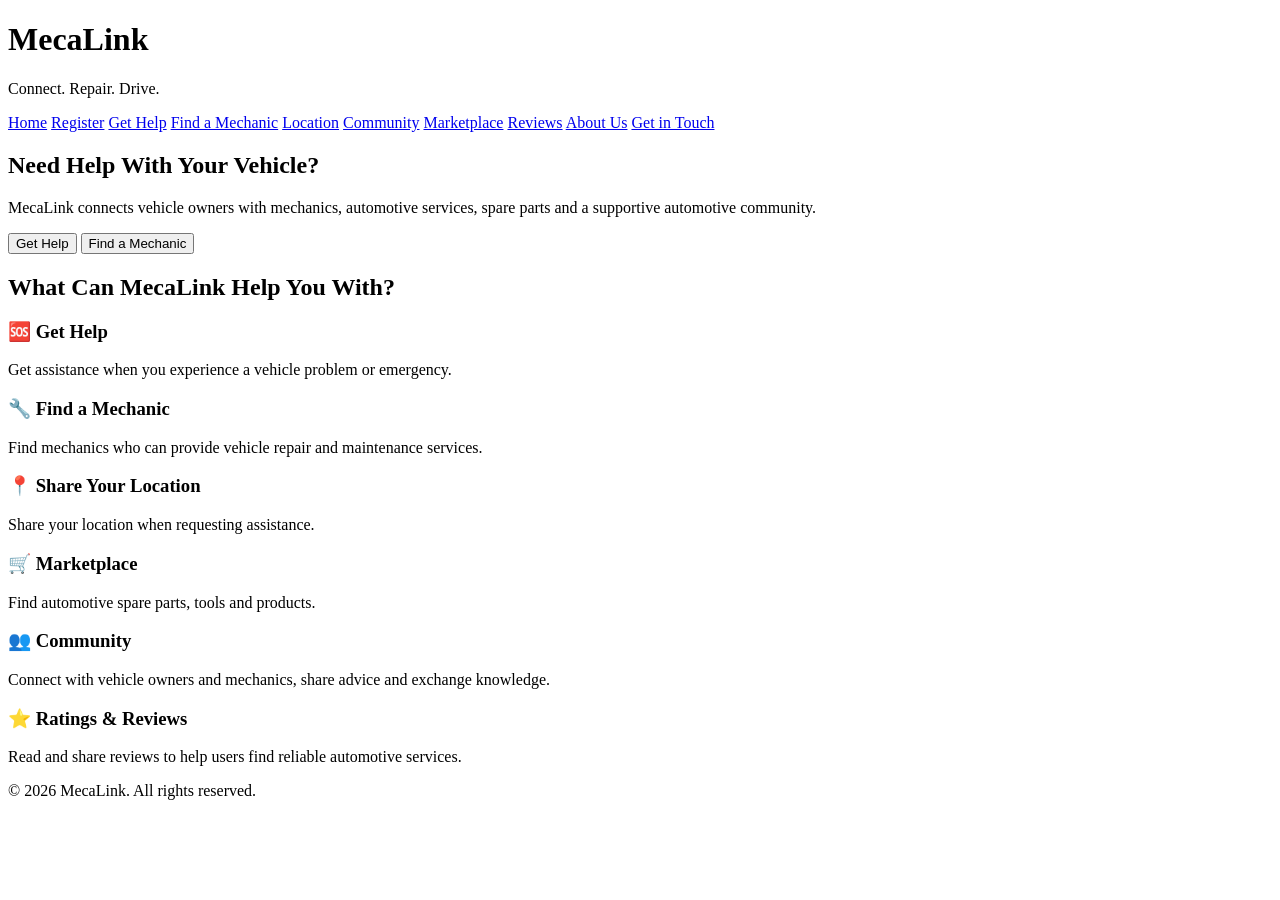
==== index.html @ fe6a42a2 "first upload" ====
<!DOCTYPE html>
<html lang="en">
<head>
    <meta charset="UTF-8">
    <meta name="viewport" content="width=device-width, initial-scale=1.0">
    <title>MecaLink - Home</title>
</head>

<body>

    <header>
        <h1>MecaLink</h1>
        <p>Connect. Repair. Drive.</p>

        <nav>
            <a href="index.html">Home</a>
            <a href="pages/registration.html">Register</a>
            <a href="pages/help.html">Get Help</a>
            <a href="pages/mechanics.html">Find a Mechanic</a>
            <a href="pages/location.html">Location</a>
            <a href="pages/community.html">Community</a>
            <a href="pages/marketplace.html">Marketplace</a>
            <a href="pages/ratings.html">Reviews</a>
            <a href="pages/about.html">About Us</a>
            <a href="pages/contact.html">Get in Touch</a>
        </nav>
    </header>

    <main>

        <section>
            <h2>Need Help With Your Vehicle?</h2>

            <p>
                MecaLink connects vehicle owners with mechanics,
                automotive services, spare parts and a supportive
                automotive community.
            </p>

            <button>Get Help</button>
            <button>Find a Mechanic</button>
        </section>

        <section>
            <h2>What Can MecaLink Help You With?</h2>

            <article>
                <h3>🆘 Get Help</h3>
                <p>
                    Get assistance when you experience a vehicle
                    problem or emergency.
                </p>
            </article>

            <article>
                <h3>🔧 Find a Mechanic</h3>
                <p>
                    Find mechanics who can provide vehicle
                    repair and maintenance services.
                </p>
            </article>

            <article>
                <h3>📍 Share Your Location</h3>
                <p>
                    Share your location when requesting assistance.
                </p>
            </article>

            <article>
                <h3>🛒 Marketplace</h3>
                <p>
                    Find automotive spare parts, tools and products.
                </p>
            </article>

            <article>
                <h3>👥 Community</h3>
                <p>
                    Connect with vehicle owners and mechanics,
                    share advice and exchange knowledge.
                </p>
            </article>

            <article>
                <h3>⭐ Ratings & Reviews</h3>
                <p>
                    Read and share reviews to help users find
                    reliable automotive services.
                </p>
            </article>

        </section>

    </main>

    <footer>
        <p>&copy; 2026 MecaLink. All rights reserved.</p>
    </footer>

</body>
</html>
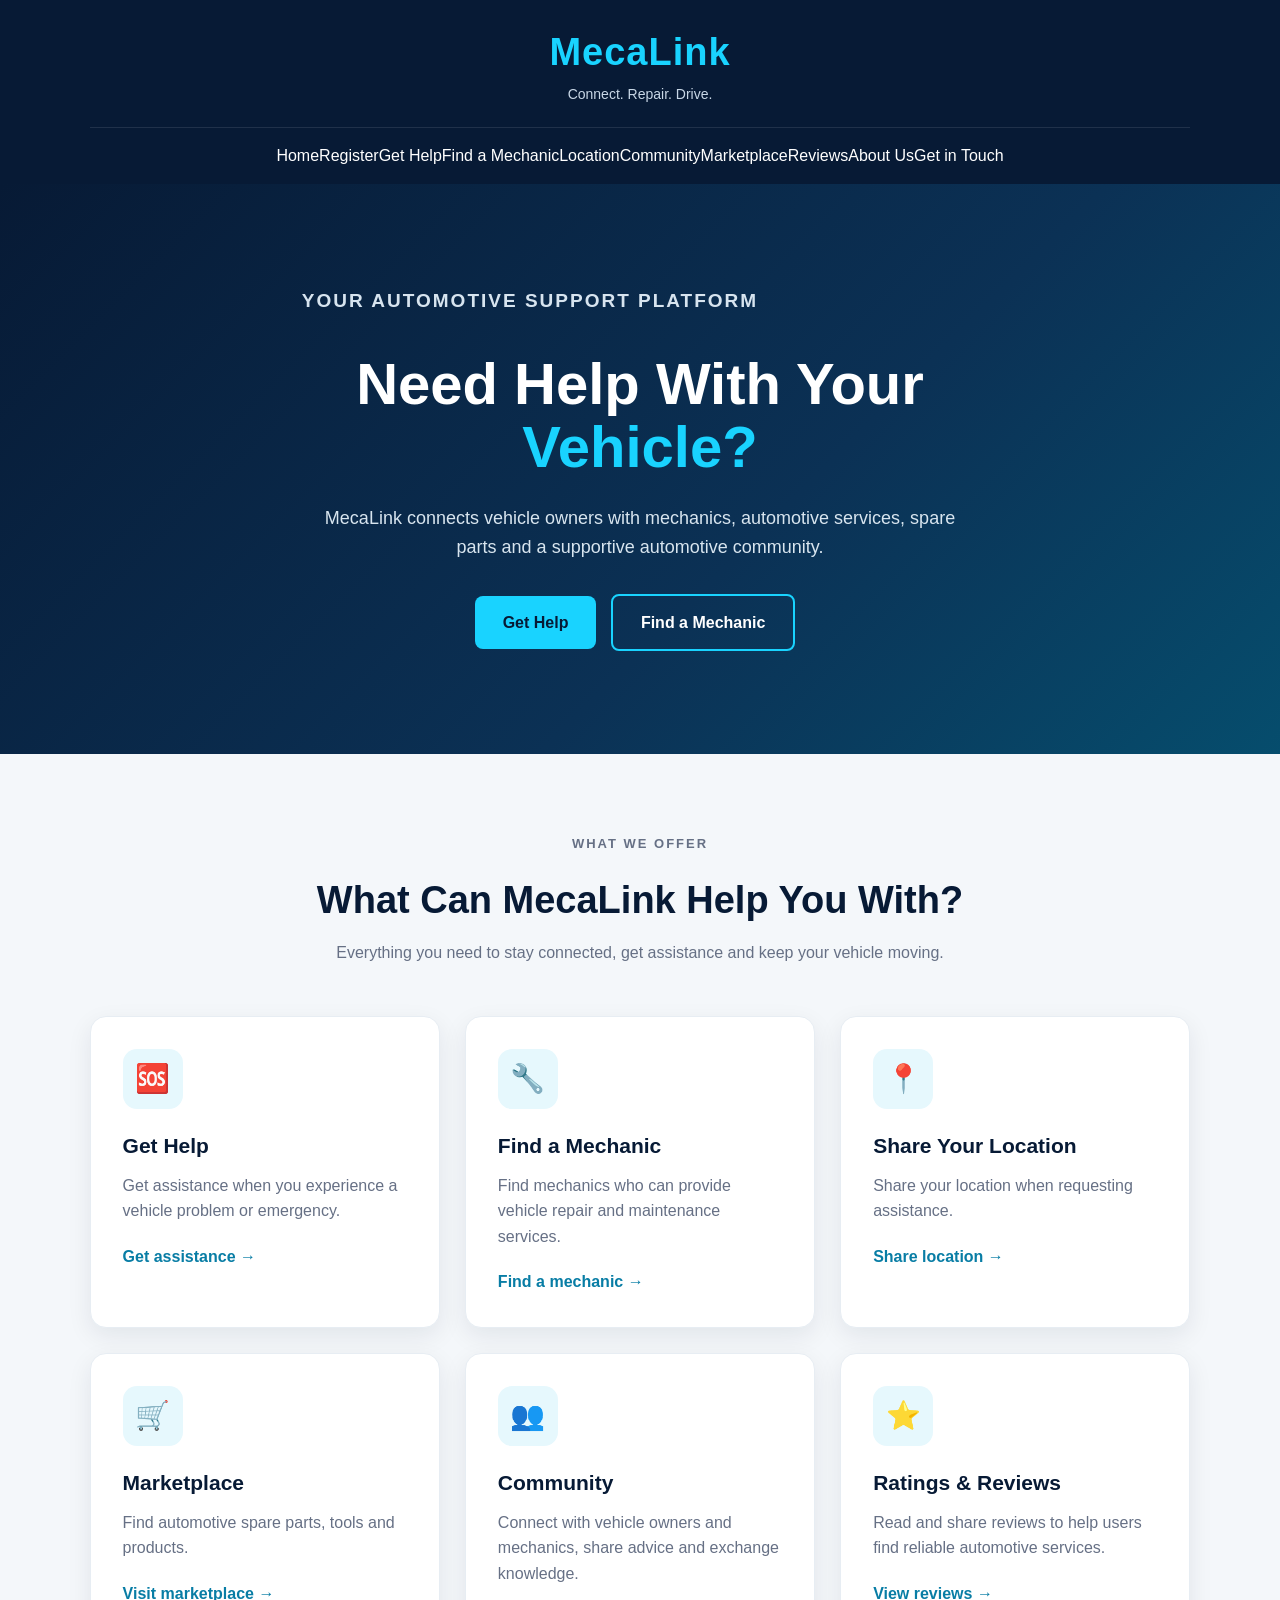
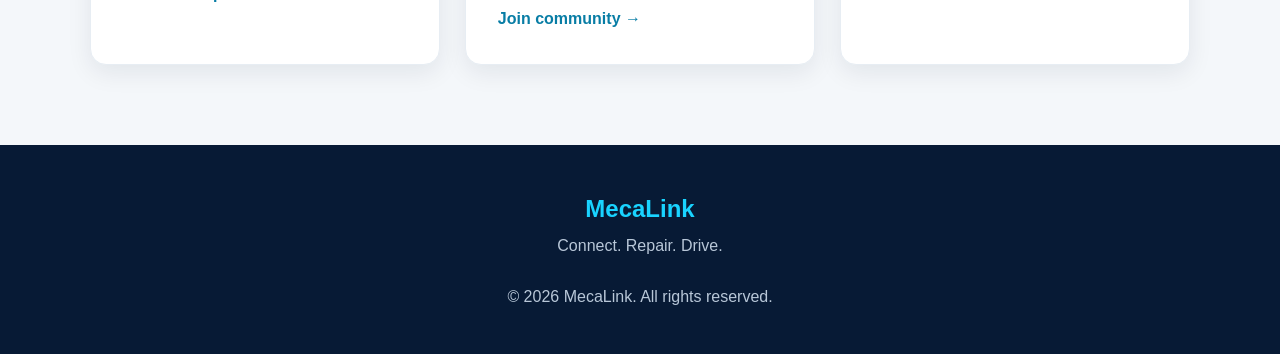
==== commit 60d45b1d: "Complete MecaLink website pages and styling" ====
--- a/index.html
+++ b/index.html
@@ -4,13 +4,17 @@
     <meta charset="UTF-8">
     <meta name="viewport" content="width=device-width, initial-scale=1.0">
     <title>MecaLink - Home</title>
+    <link rel="stylesheet" href="css/style.css">
 </head>
 
 <body>
 
-    <header>
-        <h1>MecaLink</h1>
-        <p>Connect. Repair. Drive.</p>
+    <header class="site-header">
+
+        <div class="brand">
+            <h1>MecaLink</h1>
+            <p>Connect. Repair. Drive.</p>
+        </div>
 
         <nav>
             <a href="index.html">Home</a>
@@ -24,78 +28,134 @@
             <a href="pages/about.html">About Us</a>
             <a href="pages/contact.html">Get in Touch</a>
         </nav>
+
     </header>
+
 
     <main>
 
-        <section>
-            <h2>Need Help With Your Vehicle?</h2>
+        <section class="hero">
 
-            <p>
-                MecaLink connects vehicle owners with mechanics,
-                automotive services, spare parts and a supportive
-                automotive community.
-            </p>
+            <div class="hero-content">
 
-            <button>Get Help</button>
-            <button>Find a Mechanic</button>
+                <p class="hero-label">YOUR AUTOMOTIVE SUPPORT PLATFORM</p>
+
+                <h2>Need Help With Your <span>Vehicle?</span></h2>
+
+                <p>
+                    MecaLink connects vehicle owners with mechanics,
+                    automotive services, spare parts and a supportive
+                    automotive community.
+                </p>
+
+                <div class="hero-buttons">
+                    <a href="pages/help.html" class="btn btn-primary">
+                        Get Help
+                    </a>
+
+                    <a href="pages/mechanics.html" class="btn btn-secondary">
+                        Find a Mechanic
+                    </a>
+                </div>
+
+            </div>
+
         </section>
 
-        <section>
-            <h2>What Can MecaLink Help You With?</h2>
 
-            <article>
-                <h3>🆘 Get Help</h3>
+        <section class="services-section">
+
+            <div class="section-title">
+                <p class="section-label">WHAT WE OFFER</p>
+                <h2>What Can MecaLink Help You With?</h2>
                 <p>
-                    Get assistance when you experience a vehicle
-                    problem or emergency.
+                    Everything you need to stay connected, get assistance
+                    and keep your vehicle moving.
                 </p>
-            </article>
+            </div>
 
-            <article>
-                <h3>🔧 Find a Mechanic</h3>
-                <p>
-                    Find mechanics who can provide vehicle
-                    repair and maintenance services.
-                </p>
-            </article>
 
-            <article>
-                <h3>📍 Share Your Location</h3>
-                <p>
-                    Share your location when requesting assistance.
-                </p>
-            </article>
+            <div class="services">
 
-            <article>
-                <h3>🛒 Marketplace</h3>
-                <p>
-                    Find automotive spare parts, tools and products.
-                </p>
-            </article>
+                <article class="card">
+                    <div class="card-icon">🆘</div>
+                    <h3>Get Help</h3>
+                    <p>
+                        Get assistance when you experience a vehicle
+                        problem or emergency.
+                    </p>
+                    <a href="pages/help.html" class="card-link">Get assistance →</a>
+                </article>
 
-            <article>
-                <h3>👥 Community</h3>
-                <p>
-                    Connect with vehicle owners and mechanics,
-                    share advice and exchange knowledge.
-                </p>
-            </article>
 
-            <article>
-                <h3>⭐ Ratings & Reviews</h3>
-                <p>
-                    Read and share reviews to help users find
-                    reliable automotive services.
-                </p>
-            </article>
+                <article class="card">
+                    <div class="card-icon">🔧</div>
+                    <h3>Find a Mechanic</h3>
+                    <p>
+                        Find mechanics who can provide vehicle
+                        repair and maintenance services.
+                    </p>
+                    <a href="pages/mechanics.html" class="card-link">Find a mechanic →</a>
+                </article>
+
+
+                <article class="card">
+                    <div class="card-icon">📍</div>
+                    <h3>Share Your Location</h3>
+                    <p>
+                        Share your location when requesting assistance.
+                    </p>
+                    <a href="pages/location.html" class="card-link">Share location →</a>
+                </article>
+
+
+                <article class="card">
+                    <div class="card-icon">🛒</div>
+                    <h3>Marketplace</h3>
+                    <p>
+                        Find automotive spare parts, tools and products.
+                    </p>
+                    <a href="pages/marketplace.html" class="card-link">Visit marketplace →</a>
+                </article>
+
+
+                <article class="card">
+                    <div class="card-icon">👥</div>
+                    <h3>Community</h3>
+                    <p>
+                        Connect with vehicle owners and mechanics,
+                        share advice and exchange knowledge.
+                    </p>
+                    <a href="pages/community.html" class="card-link">Join community →</a>
+                </article>
+
+
+                <article class="card">
+                    <div class="card-icon">⭐</div>
+                    <h3>Ratings & Reviews</h3>
+                    <p>
+                        Read and share reviews to help users find
+                        reliable automotive services.
+                    </p>
+                    <a href="pages/ratings.html" class="card-link">View reviews →</a>
+                </article>
+
+            </div>
 
         </section>
 
     </main>
 
+
     <footer>
+
+        <div class="footer-brand">
+            <h2>MecaLink</h2>
+            <p>Connect. Repair. Drive.</p>
+        </div>
+
         <p>&copy; 2026 MecaLink. All rights reserved.</p>
+
     </footer>
 
 </body>
--- a/css/style.css
+++ b/css/style.css
@@ -0,0 +1,1704 @@
+/* ========================================
+   MECALINK - MAIN WEBSITE STYLE
+   Connect. Repair. Drive.
+======================================== */
+
+/* ---------- GENERAL ---------- */
+
+* {
+    margin: 0;
+    padding: 0;
+    box-sizing: border-box;
+}
+
+body {
+    font-family: Arial, Helvetica, sans-serif;
+    background-color: #f4f7fa;
+    color: #172033;
+    line-height: 1.6;
+}
+
+a {
+    text-decoration: none;
+    color: inherit;
+}
+
+button {
+    font-family: inherit;
+}
+
+
+/* ---------- NAVIGATION ---------- */
+
+nav {
+    background: #071a35;
+    color: white;
+    display: flex;
+    align-items: center;
+    justify-content: space-between;
+    padding: 18px 7%;
+    position: sticky;
+    top: 0;
+    z-index: 1000;
+    box-shadow: 0 4px 20px rgba(0, 0, 0, 0.15);
+}
+
+nav .logo {
+    font-size: 28px;
+    font-weight: 800;
+    color: #19d3ff;
+    letter-spacing: 1px;
+}
+
+nav ul {
+    list-style: none;
+    display: flex;
+    gap: 28px;
+}
+
+nav ul li a {
+    color: white;
+    font-size: 15px;
+    font-weight: 600;
+    transition: 0.3s;
+}
+
+nav ul li a:hover {
+    color: #19d3ff;
+}
+
+
+/* ---------- HERO SECTION ---------- */
+
+.hero {
+    min-height: 650px;
+    display: flex;
+    align-items: center;
+    padding: 80px 7%;
+    background:
+        linear-gradient(
+            120deg,
+            rgba(7, 26, 53, 0.97),
+            rgba(8, 48, 86, 0.88)
+        );
+    color: white;
+}
+
+.hero-content {
+    max-width: 650px;
+}
+
+.hero h1 {
+    font-size: 58px;
+    line-height: 1.1;
+    margin-bottom: 20px;
+}
+
+.hero h1 span {
+    color: #19d3ff;
+}
+
+.hero p {
+    font-size: 19px;
+    color: #d7e4ef;
+    margin-bottom: 35px;
+    max-width: 580px;
+}
+
+
+/* ---------- BUTTONS ---------- */
+
+.btn {
+    display: inline-block;
+    padding: 14px 28px;
+    border-radius: 8px;
+    font-weight: 700;
+    transition: 0.3s;
+    margin-right: 10px;
+}
+
+.btn-primary {
+    background: #19d3ff;
+    color: #071a35;
+}
+
+.btn-primary:hover {
+    background: #ffffff;
+    transform: translateY(-3px);
+}
+
+.btn-secondary {
+    border: 2px solid #19d3ff;
+    color: white;
+}
+
+.btn-secondary:hover {
+    background: #19d3ff;
+    color: #071a35;
+    transform: translateY(-3px);
+}
+
+
+/* ---------- SECTION ---------- */
+
+section {
+    padding: 80px 7%;
+}
+
+.section-title {
+    text-align: center;
+    margin-bottom: 50px;
+}
+
+.section-title h2 {
+    font-size: 36px;
+    color: #071a35;
+    margin-bottom: 10px;
+}
+
+.section-title p {
+    color: #667085;
+}
+
+
+/* ---------- SERVICE CARDS ---------- */
+
+.services {
+    display: grid;
+    grid-template-columns: repeat(3, 1fr);
+    gap: 25px;
+}
+
+.card {
+    background: white;
+    padding: 32px;
+    border-radius: 16px;
+    box-shadow: 0 8px 25px rgba(7, 26, 53, 0.08);
+    transition: 0.3s;
+    border: 1px solid #e7edf3;
+}
+
+.card:hover {
+    transform: translateY(-8px);
+    box-shadow: 0 15px 35px rgba(7, 26, 53, 0.15);
+}
+
+.card-icon {
+    font-size: 38px;
+    margin-bottom: 18px;
+}
+
+.card h3 {
+    color: #071a35;
+    margin-bottom: 10px;
+    font-size: 21px;
+}
+
+.card p {
+    color: #667085;
+}
+
+
+/* ---------- FOOTER ---------- */
+
+footer {
+    background: #071a35;
+    color: white;
+    text-align: center;
+    padding: 35px 7%;
+}
+
+footer p {
+    color: #b8c7d8;
+}
+
+
+/* ---------- MOBILE ---------- */
+
+@media (max-width: 768px) {
+
+    nav {
+        padding: 15px 5%;
+    }
+
+    nav ul {
+        gap: 12px;
+        flex-wrap: wrap;
+    }
+
+    nav ul li a {
+        font-size: 13px;
+    }
+
+    .hero {
+        min-height: 550px;
+        padding: 60px 5%;
+    }
+
+    .hero h1 {
+        font-size: 40px;
+    }
+
+    .hero p {
+        font-size: 16px;
+    }
+
+    .services {
+        grid-template-columns: 1fr;
+    }
+
+    section {
+        padding: 60px 5%;
+    }
+}
+/* ========================================
+   MECALINK HOME PAGE
+======================================== */
+
+.site-header {
+    background: #071a35;
+    color: white;
+    padding: 22px 7% 0;
+}
+
+.brand {
+    text-align: center;
+    margin-bottom: 22px;
+}
+
+.brand h1 {
+    font-size: 38px;
+    color: #19d3ff;
+    letter-spacing: 1px;
+}
+
+.brand p {
+    color: #c8d7e6;
+    font-size: 14px;
+}
+
+
+/* NAVIGATION */
+
+.site-header nav {
+    position: static;
+    box-shadow: none;
+    padding: 15px 0;
+    justify-content: center;
+    border-top: 1px solid rgba(255,255,255,0.1);
+}
+
+.site-header nav a {
+    color: white;
+}
+
+.site-header nav a:hover {
+    color: #19d3ff;
+}
+
+
+/* HERO */
+
+.hero {
+    min-height: 570px;
+    display: flex;
+    align-items: center;
+    justify-content: center;
+    text-align: center;
+    background:
+        linear-gradient(
+            135deg,
+            #071a35 0%,
+            #0b3155 60%,
+            #064d6d 100%
+        );
+}
+
+.hero-content {
+    max-width: 800px;
+}
+
+.hero-label,
+.section-label {
+    color: #19d3ff;
+    font-size: 13px;
+    font-weight: 800;
+    letter-spacing: 2px;
+    margin-bottom: 15px;
+}
+
+.hero h2 {
+    font-size: 58px;
+    line-height: 1.1;
+    margin-bottom: 25px;
+}
+
+.hero h2 span {
+    color: #19d3ff;
+}
+
+.hero-content > p:not(.hero-label) {
+    font-size: 18px;
+    color: #d8e5ef;
+    margin: 0 auto 32px;
+    max-width: 650px;
+}
+
+.hero-buttons {
+    margin-top: 25px;
+}
+
+
+/* SERVICES */
+
+.services-section {
+    background: #f4f7fa;
+}
+
+.section-title {
+    max-width: 700px;
+    margin-left: auto;
+    margin-right: auto;
+}
+
+.section-title h2 {
+    font-size: 38px;
+}
+
+.services {
+    max-width: 1150px;
+    margin: auto;
+}
+
+
+/* CARDS */
+
+.card {
+    position: relative;
+    overflow: hidden;
+}
+
+.card-icon {
+    width: 60px;
+    height: 60px;
+    display: flex;
+    align-items: center;
+    justify-content: center;
+    background: #e6f8fd;
+    border-radius: 14px;
+    font-size: 28px;
+    margin-bottom: 20px;
+}
+
+.card-link {
+    display: inline-block;
+    margin-top: 20px;
+    color: #087da5;
+    font-weight: 700;
+}
+
+.card-link:hover {
+    color: #19bde8;
+}
+
+
+/* FOOTER */
+
+footer {
+    margin-top: 0;
+    padding: 45px 7%;
+}
+
+.footer-brand h2 {
+    color: #19d3ff;
+    margin-bottom: 5px;
+}
+
+.footer-brand p {
+    margin-bottom: 25px;
+}
+
+
+/* MOBILE */
+
+@media (max-width: 768px) {
+
+    .site-header {
+        padding: 18px 5% 0;
+    }
+
+    .site-header nav {
+        gap: 12px;
+    }
+
+    .hero {
+        min-height: 520px;
+        padding: 60px 5%;
+    }
+
+    .hero h2 {
+        font-size: 40px;
+    }
+
+    .hero-content > p:not(.hero-label) {
+        font-size: 16px;
+    }
+
+    .section-title h2 {
+        font-size: 30px;
+    }
+
+}
+/* ========================================
+   GET HELP PAGE
+======================================== */
+
+.help-hero {
+    background: linear-gradient(
+        135deg,
+        #071a35,
+        #0b3155
+    );
+    color: white;
+    text-align: center;
+    padding: 70px 7%;
+}
+
+.help-intro {
+    max-width: 750px;
+    margin: auto;
+}
+
+.help-intro h2 {
+    font-size: 48px;
+    margin-bottom: 18px;
+}
+
+.help-intro h2 span {
+    color: #19d3ff;
+}
+
+.help-intro > p:not(.section-label) {
+    color: #d8e5ef;
+    font-size: 18px;
+}
+
+
+/* FORM SECTION */
+
+.help-section {
+    background: #f4f7fa;
+    padding: 80px 7%;
+}
+
+.help-container {
+    max-width: 1000px;
+    margin: auto;
+    display: grid;
+    grid-template-columns: 1.3fr 0.7fr;
+    gap: 30px;
+    align-items: stretch;
+}
+
+
+/* FORM */
+
+.help-form {
+    background: white;
+    padding: 40px;
+    border-radius: 18px;
+    box-shadow: 0 10px 30px rgba(7, 26, 53, 0.08);
+}
+
+.help-form h2 {
+    color: #071a35;
+    font-size: 30px;
+    margin-bottom: 8px;
+}
+
+.form-description {
+    color: #667085;
+    margin-bottom: 30px;
+}
+
+.form-group {
+    margin-bottom: 22px;
+}
+
+.form-group label {
+    display: block;
+    color: #071a35;
+    font-weight: 700;
+    margin-bottom: 8px;
+}
+
+.form-group input {
+    width: 100%;
+    padding: 15px;
+    border: 1px solid #d8e0e8;
+    border-radius: 9px;
+    font-size: 15px;
+    outline: none;
+    transition: 0.3s;
+}
+
+.form-group input:focus {
+    border-color: #19d3ff;
+    box-shadow: 0 0 0 3px rgba(25, 211, 255, 0.12);
+}
+
+
+/* HELP BUTTON */
+
+.help-button {
+    width: 100%;
+    padding: 16px;
+    border: none;
+    border-radius: 9px;
+    background: #19d3ff;
+    color: #071a35;
+    font-size: 16px;
+    font-weight: 800;
+    cursor: pointer;
+    transition: 0.3s;
+}
+
+.help-button:hover {
+    background: #071a35;
+    color: white;
+    transform: translateY(-2px);
+}
+
+
+/* INFORMATION CARD */
+
+.help-info {
+    background: #071a35;
+    color: white;
+    padding: 40px;
+    border-radius: 18px;
+}
+
+.info-icon {
+    font-size: 42px;
+    margin-bottom: 20px;
+}
+
+.help-info h3 {
+    font-size: 25px;
+    margin-bottom: 15px;
+}
+
+.help-info > p {
+    color: #c8d7e6;
+    margin-bottom: 28px;
+}
+
+.info-item {
+    padding: 13px 0;
+    border-top: 1px solid rgba(255,255,255,0.12);
+    color: #e4edf5;
+}
+
+.info-item span {
+    color: #19d3ff;
+    font-weight: bold;
+    margin-right: 8px;
+}
+
+
+/* MOBILE */
+
+@media (max-width: 768px) {
+
+    .help-intro h2 {
+        font-size: 38px;
+    }
+
+    .help-container {
+        grid-template-columns: 1fr;
+    }
+
+    .help-form,
+    .help-info {
+        padding: 28px;
+    }
+
+}
+/* ========================================
+   FIND A MECHANIC PAGE
+======================================== */
+
+.mechanic-hero {
+    background: linear-gradient(
+        135deg,
+        #071a35,
+        #0b3155,
+        #064d6d
+    );
+    color: white;
+    text-align: center;
+    padding: 75px 7%;
+}
+
+.mechanic-hero > div {
+    max-width: 750px;
+    margin: auto;
+}
+
+.mechanic-hero h2 {
+    font-size: 48px;
+    margin-bottom: 18px;
+}
+
+.mechanic-hero h2 span {
+    color: #19d3ff;
+}
+
+.mechanic-hero p:not(.section-label) {
+    color: #d8e5ef;
+    font-size: 18px;
+}
+
+
+/* SEARCH AREA */
+
+.mechanic-section {
+    background: #f4f7fa;
+    padding: 80px 7%;
+}
+
+.mechanic-search {
+    max-width: 1000px;
+    margin: auto;
+    background: white;
+    padding: 40px;
+    border-radius: 18px;
+    box-shadow: 0 12px 35px rgba(7, 26, 53, 0.1);
+}
+
+.search-heading {
+    display: flex;
+    align-items: center;
+    gap: 18px;
+    margin-bottom: 35px;
+}
+
+.search-icon {
+    width: 65px;
+    height: 65px;
+    background: #e6f8fd;
+    border-radius: 15px;
+    display: flex;
+    align-items: center;
+    justify-content: center;
+    font-size: 30px;
+}
+
+.search-heading h2 {
+    color: #071a35;
+    font-size: 30px;
+}
+
+.search-heading p {
+    color: #667085;
+}
+
+
+/* INPUTS */
+
+.search-fields {
+    display: grid;
+    grid-template-columns: 1fr 1fr;
+    gap: 25px;
+}
+
+.form-group label {
+    display: block;
+    margin-bottom: 8px;
+    font-weight: 700;
+    color: #071a35;
+}
+
+.form-group input {
+    width: 100%;
+    padding: 16px;
+    border: 1px solid #d8e0e8;
+    border-radius: 9px;
+    font-size: 15px;
+    outline: none;
+}
+
+.form-group input:focus {
+    border-color: #19d3ff;
+    box-shadow: 0 0 0 3px rgba(25, 211, 255, 0.12);
+}
+
+
+/* SEARCH BUTTON */
+
+.search-button {
+    width: 100%;
+    margin-top: 28px;
+    padding: 16px;
+    border: none;
+    border-radius: 9px;
+    background: #19d3ff;
+    color: #071a35;
+    font-size: 16px;
+    font-weight: 800;
+    cursor: pointer;
+    transition: 0.3s;
+}
+
+.search-button:hover {
+    background: #071a35;
+    color: white;
+    transform: translateY(-2px);
+}
+
+
+/* FEATURES */
+
+.mechanic-features {
+    max-width: 1000px;
+    margin: 45px auto 0;
+    display: grid;
+    grid-template-columns: repeat(3, 1fr);
+    gap: 22px;
+}
+
+.feature-card {
+    background: white;
+    padding: 28px;
+    border-radius: 15px;
+    text-align: center;
+    border: 1px solid #e4eaf0;
+    transition: 0.3s;
+}
+
+.feature-card:hover {
+    transform: translateY(-6px);
+    box-shadow: 0 12px 25px rgba(7, 26, 53, 0.1);
+}
+
+.feature-card > div {
+    font-size: 35px;
+    margin-bottom: 15px;
+}
+
+.feature-card h3 {
+    color: #071a35;
+    margin-bottom: 8px;
+}
+
+.feature-card p {
+    color: #667085;
+}
+
+
+/* MOBILE */
+
+@media (max-width: 768px) {
+
+    .mechanic-hero h2 {
+        font-size: 38px;
+    }
+
+    .search-fields {
+        grid-template-columns: 1fr;
+    }
+
+    .mechanic-features {
+        grid-template-columns: 1fr;
+    }
+
+    .mechanic-search {
+        padding: 28px;
+    }
+
+}
+/* ========================================
+COMMUNITY PAGE
+======================================== */
+
+.community-hero {
+background: linear-gradient(
+135deg,
+#071a35,
+#0b3155,
+#064d6d
+);
+color: white;
+text-align: center;
+padding: 75px 7%;
+}
+
+.community-intro {
+max-width: 800px;
+margin: auto;
+}
+
+.community-intro h2 {
+font-size: 52px;
+line-height: 1.1;
+margin-bottom: 20px;
+}
+
+.community-intro h2 span {
+color: #19d3ff;
+}
+
+.community-intro > p:not(.section-label) {
+color: #d8e5ef;
+font-size: 18px;
+max-width: 680px;
+margin: auto;
+}
+
+/* COMMUNITY SECTION */
+
+.community-section {
+background: #f4f7fa;
+padding: 80px 7%;
+}
+
+.community-posts {
+max-width: 1000px;
+margin: auto;
+display: grid;
+grid-template-columns: repeat(3, 1fr);
+gap: 25px;
+}
+
+/* COMMUNITY CARDS */
+
+.community-card {
+background: white;
+padding: 32px;
+border-radius: 18px;
+border: 1px solid #e4eaf0;
+box-shadow: 0 10px 30px rgba(7, 26, 53, 0.07);
+transition: 0.3s;
+}
+
+.community-card:hover {
+transform: translateY(-8px);
+box-shadow: 0 16px 35px rgba(7, 26, 53, 0.13);
+}
+
+.community-icon {
+width: 62px;
+height: 62px;
+display: flex;
+align-items: center;
+justify-content: center;
+background: #e6f8fd;
+border-radius: 15px;
+font-size: 30px;
+margin-bottom: 22px;
+}
+
+.post-category {
+color: #087da5;
+font-size: 12px;
+font-weight: 800;
+letter-spacing: 1.5px;
+margin-bottom: 10px;
+}
+
+.post-content h3 {
+color: #071a35;
+font-size: 22px;
+margin-bottom: 12px;
+}
+
+.post-content p:not(.post-category) {
+color: #667085;
+margin-bottom: 22px;
+}
+
+/* BUTTON */
+
+.community-button {
+border: none;
+padding: 12px 20px;
+border-radius: 8px;
+background: #19d3ff;
+color: #071a35;
+font-weight: 800;
+cursor: pointer;
+transition: 0.3s;
+}
+
+.community-button:hover {
+background: #071a35;
+color: white;
+transform: translateY(-2px);
+}
+
+/* MOBILE */
+
+@media (max-width: 768px) {
+
+.community-intro h2 {
+    font-size: 40px;
+}
+
+.community-intro > p:not(.section-label) {
+    font-size: 16px;
+}
+
+.community-posts {
+    grid-template-columns: 1fr;
+}
+
+.community-card {
+    padding: 28px;
+}
+
+}
+/* ========================================
+MARKETPLACE PAGE
+======================================== */
+
+.marketplace-hero {
+background: linear-gradient(
+135deg,
+#071a35,
+#0b3155,
+#064d6d
+);
+color: white;
+text-align: center;
+padding: 75px 7%;
+}
+
+.marketplace-intro {
+max-width: 800px;
+margin: auto;
+}
+
+.marketplace-intro h2 {
+font-size: 52px;
+line-height: 1.1;
+margin-bottom: 20px;
+}
+
+.marketplace-intro h2 span {
+color: #19d3ff;
+}
+
+.marketplace-intro > p:not(.section-label) {
+color: #d8e5ef;
+font-size: 18px;
+max-width: 680px;
+margin: auto;
+}
+
+/* MARKETPLACE SECTION */
+
+.marketplace-section {
+background: #f4f7fa;
+padding: 80px 7%;
+}
+
+.marketplace-grid {
+max-width: 1050px;
+margin: auto;
+display: grid;
+grid-template-columns: repeat(3, 1fr);
+gap: 25px;
+}
+
+/* MARKETPLACE CARDS */
+
+.marketplace-card {
+background: white;
+padding: 35px;
+border-radius: 18px;
+border: 1px solid #e4eaf0;
+box-shadow: 0 10px 30px rgba(7, 26, 53, 0.07);
+transition: 0.3s;
+}
+
+.marketplace-card:hover {
+transform: translateY(-8px);
+box-shadow: 0 16px 35px rgba(7, 26, 53, 0.13);
+}
+
+.marketplace-icon {
+width: 65px;
+height: 65px;
+display: flex;
+align-items: center;
+justify-content: center;
+background: #e6f8fd;
+border-radius: 15px;
+font-size: 31px;
+margin-bottom: 22px;
+}
+
+.marketplace-category {
+color: #087da5;
+font-size: 12px;
+font-weight: 800;
+letter-spacing: 1.5px;
+margin-bottom: 10px;
+}
+
+.marketplace-card h3 {
+color: #071a35;
+font-size: 23px;
+margin-bottom: 12px;
+}
+
+.marketplace-card > p:not(.marketplace-category) {
+color: #667085;
+margin-bottom: 25px;
+}
+
+/* BUTTON */
+
+.marketplace-button {
+border: none;
+padding: 13px 22px;
+border-radius: 8px;
+background: #19d3ff;
+color: #071a35;
+font-weight: 800;
+cursor: pointer;
+transition: 0.3s;
+}
+
+.marketplace-button:hover {
+background: #071a35;
+color: white;
+transform: translateY(-2px);
+}
+
+/* SELL CARD */
+
+.sell-card {
+border-top: 4px solid #19d3ff;
+}
+
+/* MOBILE */
+
+@media (max-width: 768px) {
+
+.marketplace-intro h2 {
+    font-size: 40px;
+}
+
+.marketplace-intro > p:not(.section-label) {
+    font-size: 16px;
+}
+
+.marketplace-grid {
+    grid-template-columns: 1fr;
+}
+
+.marketplace-card {
+    padding: 28px;
+}
+
+}
+/* ========================================
+LOCATION PAGE
+======================================== */
+
+.location-hero {
+background: linear-gradient(
+135deg,
+#071a35,
+#0b3155,
+#064d6d
+);
+color: white;
+text-align: center;
+padding: 75px 7%;
+}
+
+.location-intro {
+max-width: 800px;
+margin: auto;
+}
+
+.location-intro h2 {
+font-size: 52px;
+line-height: 1.1;
+margin-bottom: 20px;
+}
+
+.location-intro h2 span {
+color: #19d3ff;
+}
+
+.location-intro > p:not(.section-label) {
+color: #d8e5ef;
+font-size: 18px;
+max-width: 680px;
+margin: auto;
+}
+
+/* LOCATION SECTION */
+
+.location-section {
+background: #f4f7fa;
+padding: 80px 7%;
+}
+
+.location-container {
+max-width: 1000px;
+margin: auto;
+display: grid;
+grid-template-columns: 1.2fr 0.8fr;
+gap: 30px;
+}
+
+/* LOCATION CARD */
+
+.location-card {
+background: white;
+padding: 40px;
+border-radius: 18px;
+border: 1px solid #e4eaf0;
+box-shadow: 0 10px 30px rgba(7, 26, 53, 0.08);
+}
+
+.location-icon {
+width: 65px;
+height: 65px;
+display: flex;
+align-items: center;
+justify-content: center;
+background: #e6f8fd;
+border-radius: 15px;
+font-size: 31px;
+margin-bottom: 22px;
+}
+
+.location-card h2 {
+color: #071a35;
+font-size: 30px;
+margin-bottom: 10px;
+}
+
+.location-card > p {
+color: #667085;
+margin-bottom: 28px;
+}
+
+/* LOCATION INPUT */
+
+.location-form-group {
+margin-bottom: 22px;
+}
+
+.location-form-group label {
+display: block;
+color: #071a35;
+font-weight: 700;
+margin-bottom: 8px;
+}
+
+.location-form-group input {
+width: 100%;
+padding: 16px;
+border: 1px solid #d8e0e8;
+border-radius: 9px;
+font-size: 15px;
+outline: none;
+transition: 0.3s;
+}
+
+.location-form-group input:focus {
+border-color: #19d3ff;
+box-shadow: 0 0 0 3px rgba(25, 211, 255, 0.12);
+}
+
+/* LOCATION BUTTON */
+
+.location-button {
+width: 100%;
+padding: 16px;
+border: none;
+border-radius: 9px;
+background: #19d3ff;
+color: #071a35;
+font-size: 16px;
+font-weight: 800;
+cursor: pointer;
+transition: 0.3s;
+}
+
+.location-button:hover {
+background: #071a35;
+color: white;
+transform: translateY(-2px);
+}
+
+/* INFORMATION CARD */
+
+.location-info {
+background: #071a35;
+color: white;
+padding: 40px;
+border-radius: 18px;
+}
+
+.location-info h3 {
+font-size: 25px;
+margin-bottom: 15px;
+}
+
+.location-info > p {
+color: #c8d7e6;
+margin-bottom: 28px;
+}
+
+.location-feature {
+padding: 15px 0;
+border-top: 1px solid rgba(255,255,255,0.12);
+color: #e4edf5;
+}
+
+.location-feature span {
+color: #19d3ff;
+font-weight: bold;
+margin-right: 8px;
+}
+
+/* MOBILE */
+
+@media (max-width: 768px) {
+
+
+.location-intro h2 {
+    font-size: 40px;
+}
+
+.location-intro > p:not(.section-label) {
+    font-size: 16px;
+}
+
+.location-container {
+    grid-template-columns: 1fr;
+}
+
+.location-card,
+.location-info {
+    padding: 28px;
+}
+
+}
+/* ========================================
+RATINGS & REVIEWS PAGE
+======================================== */
+
+.reviews-hero {
+background: linear-gradient(
+135deg,
+#071a35,
+#0b3155,
+#064d6d
+);
+color: white;
+text-align: center;
+padding: 75px 7%;
+}
+
+.reviews-intro {
+max-width: 800px;
+margin: auto;
+}
+
+.reviews-intro h2 {
+font-size: 52px;
+line-height: 1.1;
+margin-bottom: 20px;
+}
+
+.reviews-intro h2 span {
+color: #19d3ff;
+}
+
+.reviews-intro > p:not(.section-label) {
+color: #d8e5ef;
+font-size: 18px;
+max-width: 680px;
+margin: auto;
+}
+
+/* REVIEW SECTION */
+
+.reviews-section {
+background: #f4f7fa;
+padding: 80px 7%;
+}
+
+.review-container {
+max-width: 1000px;
+margin: auto;
+display: grid;
+grid-template-columns: 1.2fr 0.8fr;
+gap: 30px;
+}
+
+/* FORM CARD */
+
+.review-form-card {
+background: white;
+padding: 40px;
+border-radius: 18px;
+border: 1px solid #e4eaf0;
+box-shadow: 0 10px 30px rgba(7, 26, 53, 0.08);
+}
+
+.review-icon {
+width: 65px;
+height: 65px;
+display: flex;
+align-items: center;
+justify-content: center;
+background: #e6f8fd;
+border-radius: 15px;
+font-size: 30px;
+margin-bottom: 22px;
+}
+
+.review-form-card h2 {
+color: #071a35;
+font-size: 30px;
+margin-bottom: 8px;
+}
+
+.review-description {
+color: #667085;
+margin-bottom: 30px;
+}
+
+/* FORM FIELDS */
+
+.review-form-group {
+margin-bottom: 22px;
+}
+
+.review-form-group label {
+display: block;
+color: #071a35;
+font-weight: 700;
+margin-bottom: 8px;
+}
+
+.review-form-group select,
+.review-form-group textarea {
+width: 100%;
+padding: 15px;
+border: 1px solid #d8e0e8;
+border-radius: 9px;
+font-family: inherit;
+font-size: 15px;
+outline: none;
+transition: 0.3s;
+}
+
+.review-form-group select {
+background: white;
+cursor: pointer;
+}
+
+.review-form-group textarea {
+resize: vertical;
+}
+
+.review-form-group select:focus,
+.review-form-group textarea:focus {
+border-color: #19d3ff;
+box-shadow: 0 0 0 3px rgba(25, 211, 255, 0.12);
+}
+
+/* BUTTON */
+
+.review-button {
+width: 100%;
+padding: 16px;
+border: none;
+border-radius: 9px;
+background: #19d3ff;
+color: #071a35;
+font-size: 16px;
+font-weight: 800;
+cursor: pointer;
+transition: 0.3s;
+}
+
+.review-button:hover {
+background: #071a35;
+color: white;
+transform: translateY(-2px);
+}
+
+/* INFORMATION CARD */
+
+.review-info-card {
+background: #071a35;
+color: white;
+padding: 40px;
+border-radius: 18px;
+}
+
+.review-info-icon {
+font-size: 42px;
+margin-bottom: 20px;
+}
+
+.review-info-card h3 {
+font-size: 25px;
+margin-bottom: 15px;
+}
+
+.review-info-card > p {
+color: #c8d7e6;
+margin-bottom: 28px;
+}
+
+.review-feature {
+padding: 14px 0;
+border-top: 1px solid rgba(255,255,255,0.12);
+color: #e4edf5;
+}
+
+.review-feature span {
+color: #19d3ff;
+font-weight: bold;
+margin-right: 8px;
+}
+
+/* MOBILE */
+
+@media (max-width: 768px) {
+
+
+.reviews-intro h2 {
+    font-size: 40px;
+}
+
+.reviews-intro > p:not(.section-label) {
+    font-size: 16px;
+}
+
+.review-container {
+    grid-template-columns: 1fr;
+}
+
+.review-form-card,
+.review-info-card {
+    padding: 28px;
+}
+
+}
+/* ========================================
+REGISTRATION PAGE
+======================================== */
+
+.registration-hero {
+background: linear-gradient(
+135deg,
+#071a35,
+#0b3155,
+#064d6d
+);
+color: white;
+text-align: center;
+padding: 75px 7%;
+}
+
+.registration-intro {
+max-width: 800px;
+margin: auto;
+}
+
+.registration-intro h2 {
+font-size: 50px;
+line-height: 1.1;
+margin-bottom: 20px;
+}
+
+.registration-intro h2 span {
+color: #19d3ff;
+}
+
+.registration-intro > p:not(.section-label) {
+color: #d8e5ef;
+font-size: 18px;
+max-width: 680px;
+margin: auto;
+}
+
+/* REGISTRATION SECTION */
+
+.registration-section {
+background: #f4f7fa;
+padding: 80px 7%;
+}
+
+.registration-container {
+max-width: 1000px;
+margin: auto;
+display: grid;
+grid-template-columns: 1.2fr 0.8fr;
+gap: 30px;
+}
+
+/* FORM CARD */
+
+.registration-form-card {
+background: white;
+padding: 40px;
+border-radius: 18px;
+border: 1px solid #e4eaf0;
+box-shadow: 0 10px 30px rgba(7, 26, 53, 0.08);
+}
+
+.registration-icon {
+width: 65px;
+height: 65px;
+display: flex;
+align-items: center;
+justify-content: center;
+background: #e6f8fd;
+border-radius: 15px;
+font-size: 30px;
+margin-bottom: 22px;
+}
+
+.registration-form-card h2 {
+color: #071a35;
+font-size: 30px;
+margin-bottom: 8px;
+}
+
+.registration-description {
+color: #667085;
+margin-bottom: 30px;
+}
+
+/* FORM FIELDS */
+
+.registration-form-group {
+margin-bottom: 20px;
+}
+
+.registration-form-group label {
+display: block;
+color: #071a35;
+font-weight: 700;
+margin-bottom: 8px;
+}
+
+.registration-form-group input,
+.registration-form-group select {
+width: 100%;
+padding: 15px;
+border: 1px solid #d8e0e8;
+border-radius: 9px;
+font-family: inherit;
+font-size: 15px;
+outline: none;
+transition: 0.3s;
+}
+
+.registration-form-group select {
+background: white;
+cursor: pointer;
+}
+
+.registration-form-group input:focus,
+.registration-form-group select:focus {
+border-color: #19d3ff;
+box-shadow: 0 0 0 3px rgba(25, 211, 255, 0.12);
+}
+
+/* BUTTON */
+
+.registration-button {
+width: 100%;
+padding: 16px;
+border: none;
+border-radius: 9px;
+background: #19d3ff;
+color: #071a35;
+font-size: 16px;
+font-weight: 800;
+cursor: pointer;
+transition: 0.3s;
+}
+
+.registration-button:hover {
+background: #071a35;
+color: white;
+transform: translateY(-2px);
+}
+
+/* INFORMATION CARD */
+
+.registration-info-card {
+background: #071a35;
+color: white;
+padding: 40px;
+border-radius: 18px;
+}
+
+.registration-info-icon {
+font-size: 42px;
+margin-bottom: 20px;
+}
+
+.registration-info-card h3 {
+font-size: 25px;
+margin-bottom: 15px;
+}
+
+.registration-info-card > p {
+color: #c8d7e6;
+margin-bottom: 28px;
+}
+
+.registration-feature {
+padding: 14px 0;
+border-top: 1px solid rgba(255,255,255,0.12);
+color: #e4edf5;
+}
+
+.registration-feature span {
+color: #19d3ff;
+font-weight: bold;
+margin-right: 8px;
+}
+
+/* MOBILE */
+
+@media (max-width: 768px) {
+
+```
+.registration-intro h2 {
+    font-size: 40px;
+}
+
+.registration-intro > p:not(.section-label) {
+    font-size: 16px;
+}
+
+.registration-container {
+    grid-template-columns: 1fr;
+}
+
+.registration-form-card,
+.registration-info-card {
+    padding: 28px;
+}
+```
+
+}
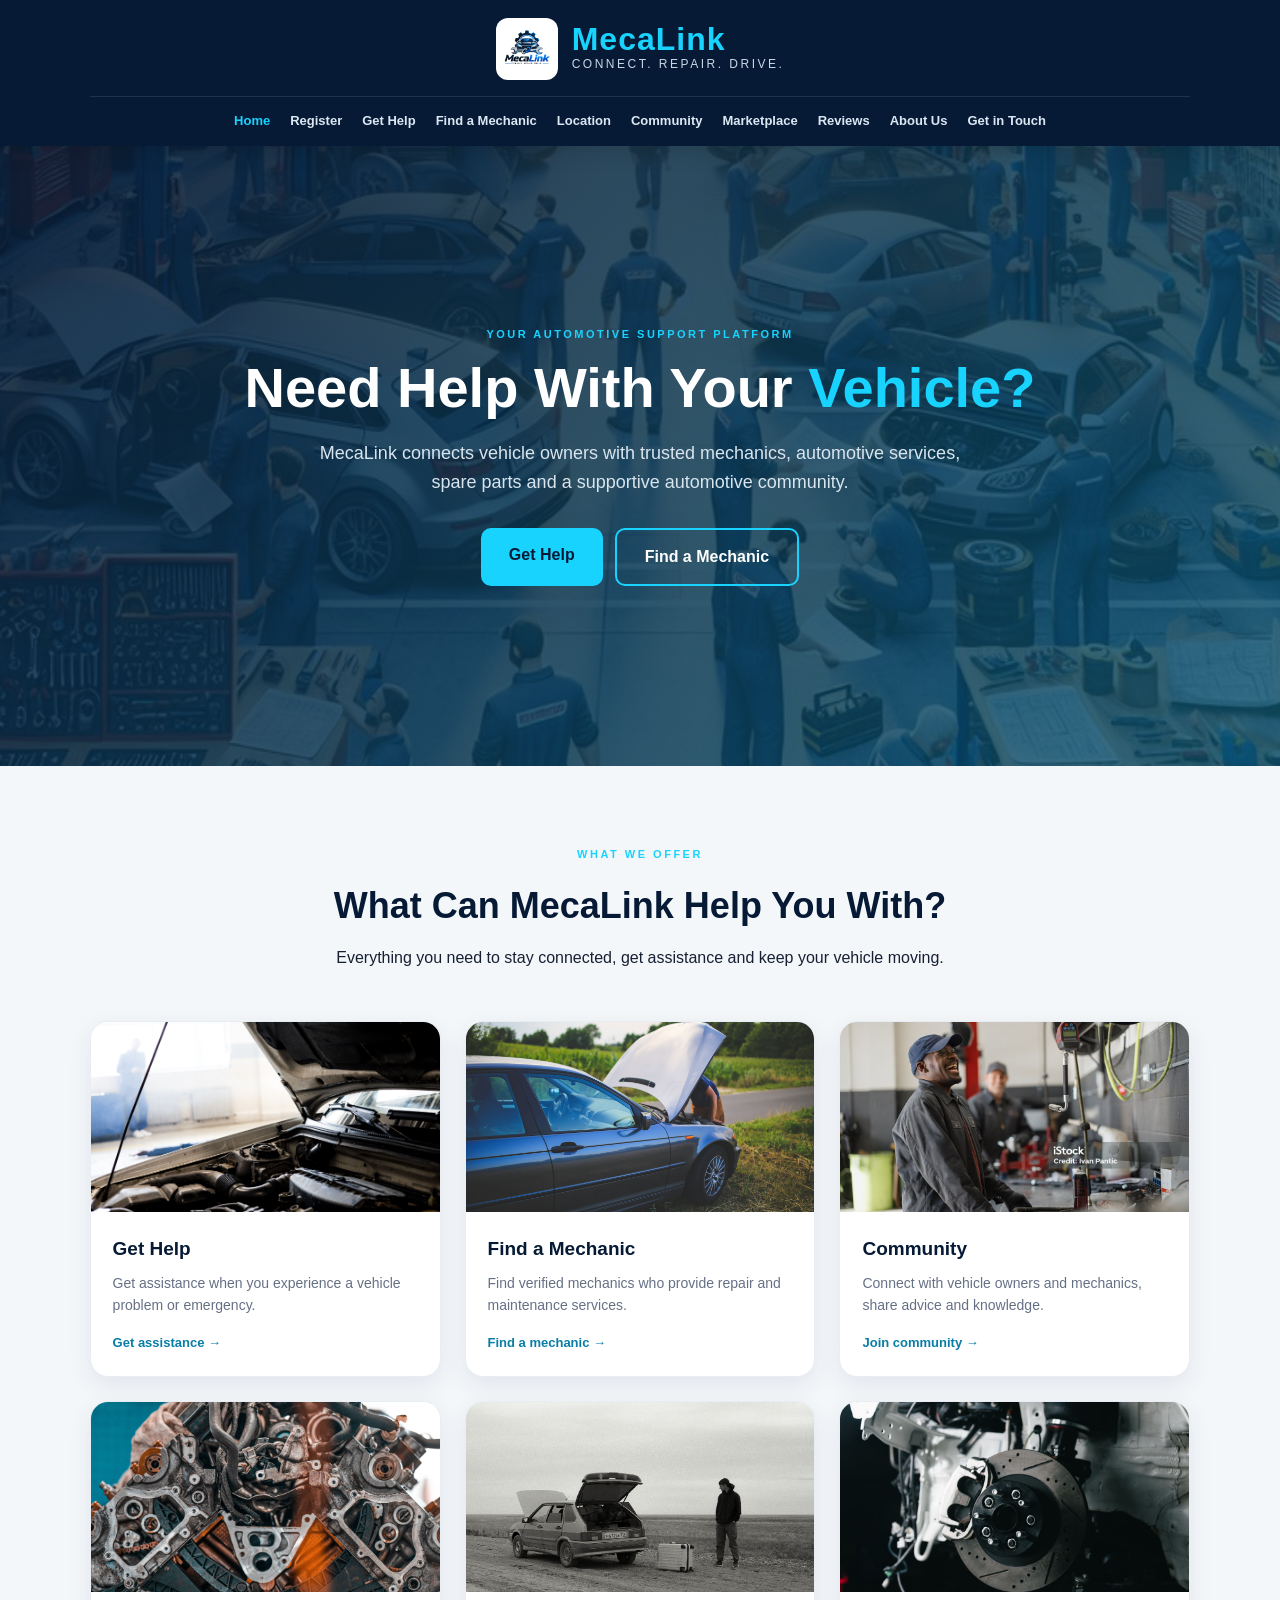
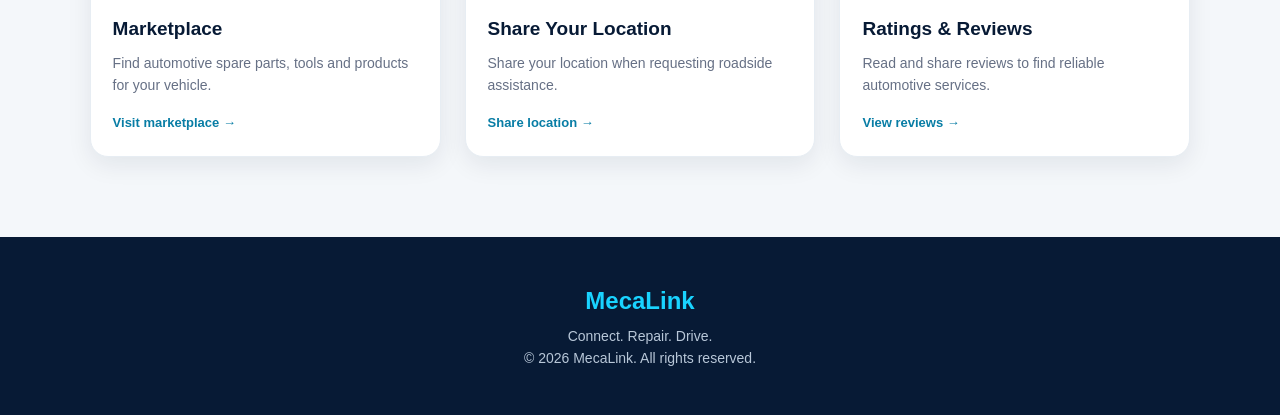
==== commit 202dff53: "Part 2: Add responsive breakpoints and README with changelog" ====
--- a/index.html
+++ b/index.html
@@ -3,21 +3,22 @@
 <head>
     <meta charset="UTF-8">
     <meta name="viewport" content="width=device-width, initial-scale=1.0">
-    <title>MecaLink - Home</title>
+    <title>MecaLink - Connect. Repair. Drive.</title>
     <link rel="stylesheet" href="css/style.css">
 </head>
-
 <body>
 
     <header class="site-header">
-
         <div class="brand">
-            <h1>MecaLink</h1>
-            <p>Connect. Repair. Drive.</p>
+            <img src="images/mecalink-logo.png" alt="MecaLink Logo - Connect Repair Drive" class="logo-img">
+            <div>
+                <h1>MecaLink</h1>
+                <p>Connect. Repair. Drive.</p>
+            </div>
         </div>
 
-        <nav>
-            <a href="index.html">Home</a>
+        <nav aria-label="Main navigation">
+            <a href="index.html" class="active">Home</a>
             <a href="pages/registration.html">Register</a>
             <a href="pages/help.html">Get Help</a>
             <a href="pages/mechanics.html">Find a Mechanic</a>
@@ -28,134 +29,104 @@
             <a href="pages/about.html">About Us</a>
             <a href="pages/contact.html">Get in Touch</a>
         </nav>
-
     </header>
-
 
     <main>
 
+        <!-- HERO WITH YOUR VIDEO home.mp4 -->
         <section class="hero">
+            <video autoplay muted loop playsinline class="hero-video" poster="images/community-bg.jpg">
+                <source src="images/home.mp4" type="video/mp4">
+                Your browser does not support video.
+            </video>
+            <div class="hero-overlay"></div>
 
             <div class="hero-content">
-
                 <p class="hero-label">YOUR AUTOMOTIVE SUPPORT PLATFORM</p>
-
                 <h2>Need Help With Your <span>Vehicle?</span></h2>
-
-                <p>
-                    MecaLink connects vehicle owners with mechanics,
-                    automotive services, spare parts and a supportive
-                    automotive community.
-                </p>
-
+                <p>MecaLink connects vehicle owners with trusted mechanics, automotive services, spare parts and a supportive automotive community.</p>
                 <div class="hero-buttons">
-                    <a href="pages/help.html" class="btn btn-primary">
-                        Get Help
-                    </a>
-
-                    <a href="pages/mechanics.html" class="btn btn-secondary">
-                        Find a Mechanic
-                    </a>
+                    <a href="pages/help.html" class="btn btn-primary">Get Help</a>
+                    <a href="pages/mechanics.html" class="btn btn-secondary">Find a Mechanic</a>
                 </div>
-
             </div>
-
         </section>
 
-
+        <!-- SERVICES WITH YOUR IMAGES -->
         <section class="services-section">
-
             <div class="section-title">
                 <p class="section-label">WHAT WE OFFER</p>
                 <h2>What Can MecaLink Help You With?</h2>
-                <p>
-                    Everything you need to stay connected, get assistance
-                    and keep your vehicle moving.
-                </p>
+                <p>Everything you need to stay connected, get assistance and keep your vehicle moving.</p>
             </div>
-
 
             <div class="services">
 
                 <article class="card">
-                    <div class="card-icon">🆘</div>
-                    <h3>Get Help</h3>
-                    <p>
-                        Get assistance when you experience a vehicle
-                        problem or emergency.
-                    </p>
-                    <a href="pages/help.html" class="card-link">Get assistance →</a>
+                    <img src="images/gethelp.jpg" alt="Emergency roadside help service" class="card-img" loading="lazy">
+                    <div class="card-body">
+                        <h3>Get Help</h3>
+                        <p>Get assistance when you experience a vehicle problem or emergency.</p>
+                        <a href="pages/help.html" class="card-link">Get assistance →</a>
+                    </div>
                 </article>
 
+                <article class="card">
+                    <img src="images/findamechanic.jpg" alt="Mechanic repairing a car" class="card-img" loading="lazy">
+                    <div class="card-body">
+                        <h3>Find a Mechanic</h3>
+                        <p>Find verified mechanics who provide repair and maintenance services.</p>
+                        <a href="pages/mechanics.html" class="card-link">Find a mechanic →</a>
+                    </div>
+                </article>
 
                 <article class="card">
-                    <div class="card-icon">🔧</div>
-                    <h3>Find a Mechanic</h3>
-                    <p>
-                        Find mechanics who can provide vehicle
-                        repair and maintenance services.
-                    </p>
-                    <a href="pages/mechanics.html" class="card-link">Find a mechanic →</a>
+                    <img src="images/community.jpg" alt="Automotive community support" class="card-img" loading="lazy">
+                    <div class="card-body">
+                        <h3>Community</h3>
+                        <p>Connect with vehicle owners and mechanics, share advice and knowledge.</p>
+                        <a href="pages/community.html" class="card-link">Join community →</a>
+                    </div>
                 </article>
 
+                <article class="card">
+                    <img src="images/market.jpg" alt="Automotive spare parts engine" class="card-img" loading="lazy">
+                    <div class="card-body">
+                        <h3>Marketplace</h3>
+                        <p>Find automotive spare parts, tools and products for your vehicle.</p>
+                        <a href="pages/marketplace.html" class="card-link">Visit marketplace →</a>
+                    </div>
+                </article>
 
                 <article class="card">
-                    <div class="card-icon">📍</div>
-                    <h3>Share Your Location</h3>
-                    <p>
-                        Share your location when requesting assistance.
-                    </p>
-                    <a href="pages/location.html" class="card-link">Share location →</a>
+                    <img src="images/findamechanic2.jpg" alt="Car broken down on road needing help" class="card-img" loading="lazy">
+                    <div class="card-body">
+                        <h3>Share Your Location</h3>
+                        <p>Share your location when requesting roadside assistance.</p>
+                        <a href="pages/location.html" class="card-link">Share location →</a>
+                    </div>
                 </article>
 
-
                 <article class="card">
-                    <div class="card-icon">🛒</div>
-                    <h3>Marketplace</h3>
-                    <p>
-                        Find automotive spare parts, tools and products.
-                    </p>
-                    <a href="pages/marketplace.html" class="card-link">Visit marketplace →</a>
-                </article>
-
-
-                <article class="card">
-                    <div class="card-icon">👥</div>
-                    <h3>Community</h3>
-                    <p>
-                        Connect with vehicle owners and mechanics,
-                        share advice and exchange knowledge.
-                    </p>
-                    <a href="pages/community.html" class="card-link">Join community →</a>
-                </article>
-
-
-                <article class="card">
-                    <div class="card-icon">⭐</div>
-                    <h3>Ratings & Reviews</h3>
-                    <p>
-                        Read and share reviews to help users find
-                        reliable automotive services.
-                    </p>
-                    <a href="pages/ratings.html" class="card-link">View reviews →</a>
+                    <img src="images/gethelp2.jpg" alt="Car engine repair service" class="card-img" loading="lazy">
+                    <div class="card-body">
+                        <h3>Ratings & Reviews</h3>
+                        <p>Read and share reviews to find reliable automotive services.</p>
+                        <a href="pages/ratings.html" class="card-link">View reviews →</a>
+                    </div>
                 </article>
 
             </div>
-
         </section>
 
     </main>
 
-
     <footer>
-
         <div class="footer-brand">
             <h2>MecaLink</h2>
             <p>Connect. Repair. Drive.</p>
         </div>
-
         <p>&copy; 2026 MecaLink. All rights reserved.</p>
-
     </footer>
 
 </body>
--- a/css/style.css
+++ b/css/style.css
@@ -1,1704 +1,122 @@
-/* ========================================
-   MECALINK - MAIN WEBSITE STYLE
-   Connect. Repair. Drive.
-======================================== */
+* { margin:0; padding:0; box-sizing:border-box; }
+html { scroll-behavior:smooth; }
+body { font-family:Arial,Helvetica,sans-serif; background:#f4f7fa; color:#172033; line-height:1.6; }
+img { max-width:100%; display:block; }
+a { text-decoration:none; color:inherit; }
+button { font-family:inherit; }
 
-/* ---------- GENERAL ---------- */
+/* HEADER */
+.site-header { background:#071a35; color:white; padding:18px 7% 0; position:sticky; top:0; z-index:1000; box-shadow:0 4px 20px rgba(0,0,0,0.15); }
+.brand { display:flex; align-items:center; justify-content:center; gap:14px; margin-bottom:16px; }
+.brand .logo-img, .logo-img { width:62px; height:62px; object-fit:contain; background:white; border-radius:12px; padding:6px; }
+.brand h1 { font-size:32px; color:#19d3ff; letter-spacing:1px; line-height:1; }
+.brand p { color:#c8d7e6; font-size:12px; letter-spacing:2.5px; text-transform:uppercase; }
+.site-header nav { display:flex; justify-content:center; flex-wrap:wrap; gap:20px; padding:14px 0; border-top:1px solid rgba(255,255,255,0.1); }
+.site-header nav a { color:#dbe7f3; font-size:13px; font-weight:700; transition:0.3s; }
+.site-header nav a:hover, .site-header nav a.active { color:#19d3ff; }
 
-* {
-    margin: 0;
-    padding: 0;
-    box-sizing: border-box;
+/* HERO - HOME WITH VIDEO */
+.hero { position:relative; min-height:620px; display:flex; align-items:center; justify-content:center; text-align:center; overflow:hidden; padding:80px 7%; background:linear-gradient(135deg,#071a35 0%,#0b3155 60%,#064d6d 100%); color:white; }
+.hero-video { position:absolute; inset:0; width:100%; height:100%; object-fit:cover; z-index:1; }
+.hero-overlay { position:absolute; inset:0; background:linear-gradient(135deg,rgba(7,26,53,0.88),rgba(6,77,109,0.78)); z-index:2; }
+.hero-content { position:relative; z-index:3; max-width:800px; }
+.hero-label, .section-label { color:#19d3ff; font-size:11px; font-weight:800; letter-spacing:2.5px; text-transform:uppercase; margin-bottom:14px; }
+.hero h2 { font-size:clamp(36px,5vw,56px); line-height:1.1; margin-bottom:20px; }
+.hero h2 span { color:#19d3ff; }
+.hero-content > p:not(.hero-label) { color:#d8e5ef; font-size:18px; max-width:650px; margin:0 auto 32px; }
+.hero-buttons { display:flex; gap:12px; justify-content:center; flex-wrap:wrap; }
+
+/* BUTTONS */
+.btn { display:inline-block; padding:14px 28px; border-radius:10px; font-weight:800; transition:0.3s; }
+.btn-primary { background:#19d3ff; color:#071a35; }
+.btn-primary:hover { background:white; transform:translateY(-3px); }
+.btn-secondary { border:2px solid #19d3ff; color:white; background:transparent; }
+.btn-secondary:hover { background:#19d3ff; color:#071a35; transform:translateY(-3px); }
+
+/* SECTIONS */
+section { padding:80px 7%; }
+.section-title { text-align:center; max-width:700px; margin:0 auto 50px; }
+.section-title h2 { font-size:36px; color:#071a35; margin-bottom:10px; }
+
+/* CARDS - IMAGE FIX FOR ALL PAGES */
+.services-section, .help-section, .mechanic-section, .community-section, .marketplace-section, .location-section, .reviews-section, .registration-section { background:#f4f7fa; padding:80px 7%; }
+.services, .community-posts, .marketplace-grid { display:grid; grid-template-columns:repeat(3,1fr); gap:24px; max-width:1150px; margin:auto; }
+.card, .community-card, .marketplace-card { background:white; border-radius:18px; border:1px solid #e7edf3; overflow:hidden; box-shadow:0 8px 25px rgba(7,26,53,0.08); transition:0.3s; display:flex; flex-direction:column; }
+.card:hover, .community-card:hover, .marketplace-card:hover { transform:translateY(-8px); box-shadow:0 16px 35px rgba(7,26,53,0.13); }
+.card-img { width:100%; height:190px; object-fit:cover; object-position:center; background:#e6f8fd; }
+.card-icon, .community-icon, .marketplace-icon { width:60px; height:60px; display:flex; align-items:center; justify-content:center; background:#e6f8fd; border-radius:14px; font-size:28px; margin-bottom:20px; }
+.card-body, .post-content { padding:22px; flex:1; display:flex; flex-direction:column; }
+.card h3, .community-card h3, .marketplace-card h3 { color:#071a35; font-size:19px; margin-bottom:8px; }
+.card p, .community-card p, .marketplace-card p { color:#667085; font-size:14px; margin-bottom:16px; flex:1; }
+.card-link, .community-button, .marketplace-button { color:#087da5; font-weight:800; font-size:13px; }
+.card-link:hover { color:#19bde8; }
+
+/* ALL PAGE HEROS WITH IMAGES - NO HTML CHANGE NEEDED */
+.help-hero, .mechanic-hero, .community-hero, .marketplace-hero, .location-hero, .reviews-hero, .registration-hero {
+  color:white; text-align:center; padding:75px 7%; background-size:cover; background-position:center; position:relative;
 }
+.help-hero { background-image: linear-gradient(rgba(7,26,53,0.88), rgba(6,77,109,0.8)), url('../images/gethelp.jpg'); }
+.mechanic-hero { background-image: linear-gradient(rgba(7,26,53,0.88), rgba(6,77,109,0.8)), url('../images/findamechanic.jpg'); }
+.community-hero { background-image: linear-gradient(rgba(7,26,53,0.88), rgba(6,77,109,0.8)), url('../images/community-bg.jpg'); }
+.marketplace-hero { background-image: linear-gradient(rgba(7,26,53,0.88), rgba(6,77,109,0.8)), url('../images/market-bg.jpg'); }
+.location-hero { background-image: linear-gradient(rgba(7,26,53,0.88), rgba(6,77,109,0.8)), url('../images/gethelp2.jpg'); }
+.reviews-hero { background-image: linear-gradient(rgba(7,26,53,0.88), rgba(6,77,109,0.8)), url('../images/findamechanic2.jpg'); }
+.registration-hero { background-image: linear-gradient(rgba(7,26,53,0.88), rgba(6,77,109,0.8)), url('../images/community2.jpg'); }
+.help-intro, .community-intro, .marketplace-intro, .location-intro, .reviews-intro, .registration-intro, .mechanic-hero > div { max-width:800px; margin:auto; }
+.help-intro h2, .mechanic-hero h2, .community-intro h2, .marketplace-intro h2, .location-intro h2, .reviews-intro h2, .registration-intro h2 { font-size:52px; line-height:1.1; margin-bottom:20px; }
+.help-intro h2 span, .mechanic-hero h2 span, .community-intro h2 span, .marketplace-intro h2 span, .location-intro h2 span, .reviews-intro h2 span, .registration-intro h2 span { color:#19d3ff; }
 
-body {
-    font-family: Arial, Helvetica, sans-serif;
-    background-color: #f4f7fa;
-    color: #172033;
-    line-height: 1.6;
-}
+/* FORMS */
+.help-container, .location-container, .review-container, .registration-container { max-width:1000px; margin:auto; display:grid; grid-template-columns:1.2fr 0.8fr; gap:30px; }
+.mechanic-search { max-width:1000px; margin:auto; background:white; padding:40px; border-radius:18px; box-shadow:0 12px 35px rgba(7,26,53,0.1); }
+.help-form, .location-card, .review-form-card, .registration-form-card { background:white; padding:40px; border-radius:18px; border:1px solid #e4eaf0; box-shadow:0 10px 30px rgba(7,26,53,0.08); }
+.help-info, .location-info, .review-info-card, .registration-info-card { background:#071a35; color:white; padding:40px; border-radius:18px; }
+.form-group, .location-form-group, .review-form-group, .registration-form-group { margin-bottom:20px; }
+.form-group label, .location-form-group label, .review-form-group label, .registration-form-group label { display:block; font-weight:700; color:#071a35; margin-bottom:8px; }
+.form-group input, .location-form-group input, .review-form-group select, .review-form-group textarea, .registration-form-group input, .registration-form-group select { width:100%; padding:15px; border:1px solid #d8e0e8; border-radius:9px; font-size:15px; outline:none; }
+.help-button, .search-button, .location-button, .review-button, .registration-button { width:100%; padding:16px; border:none; border-radius:9px; background:#19d3ff; color:#071a35; font-size:16px; font-weight:800; cursor:pointer; transition:0.3s; }
+.help-button:hover, .search-button:hover, .location-button:hover, .review-button:hover, .registration-button:hover { background:#071a35; color:white; transform:translateY(-2px); }
 
-a {
-    text-decoration: none;
-    color: inherit;
-}
-
-button {
-    font-family: inherit;
-}
-
-
-/* ---------- NAVIGATION ---------- */
-
-nav {
-    background: #071a35;
-    color: white;
-    display: flex;
-    align-items: center;
-    justify-content: space-between;
-    padding: 18px 7%;
-    position: sticky;
-    top: 0;
-    z-index: 1000;
-    box-shadow: 0 4px 20px rgba(0, 0, 0, 0.15);
-}
-
-nav .logo {
-    font-size: 28px;
-    font-weight: 800;
-    color: #19d3ff;
-    letter-spacing: 1px;
-}
-
-nav ul {
-    list-style: none;
-    display: flex;
-    gap: 28px;
-}
-
-nav ul li a {
-    color: white;
-    font-size: 15px;
-    font-weight: 600;
-    transition: 0.3s;
-}
-
-nav ul li a:hover {
-    color: #19d3ff;
-}
-
-
-/* ---------- HERO SECTION ---------- */
-
-.hero {
-    min-height: 650px;
-    display: flex;
-    align-items: center;
-    padding: 80px 7%;
-    background:
-        linear-gradient(
-            120deg,
-            rgba(7, 26, 53, 0.97),
-            rgba(8, 48, 86, 0.88)
-        );
-    color: white;
-}
-
-.hero-content {
-    max-width: 650px;
-}
-
-.hero h1 {
-    font-size: 58px;
-    line-height: 1.1;
-    margin-bottom: 20px;
-}
-
-.hero h1 span {
-    color: #19d3ff;
-}
-
-.hero p {
-    font-size: 19px;
-    color: #d7e4ef;
-    margin-bottom: 35px;
-    max-width: 580px;
-}
-
-
-/* ---------- BUTTONS ---------- */
-
-.btn {
-    display: inline-block;
-    padding: 14px 28px;
-    border-radius: 8px;
-    font-weight: 700;
-    transition: 0.3s;
-    margin-right: 10px;
-}
-
-.btn-primary {
-    background: #19d3ff;
-    color: #071a35;
-}
-
-.btn-primary:hover {
-    background: #ffffff;
-    transform: translateY(-3px);
-}
-
-.btn-secondary {
-    border: 2px solid #19d3ff;
-    color: white;
-}
-
-.btn-secondary:hover {
-    background: #19d3ff;
-    color: #071a35;
-    transform: translateY(-3px);
-}
-
-
-/* ---------- SECTION ---------- */
-
-section {
-    padding: 80px 7%;
-}
-
-.section-title {
-    text-align: center;
-    margin-bottom: 50px;
-}
-
-.section-title h2 {
-    font-size: 36px;
-    color: #071a35;
-    margin-bottom: 10px;
-}
-
-.section-title p {
-    color: #667085;
-}
-
-
-/* ---------- SERVICE CARDS ---------- */
-
-.services {
-    display: grid;
-    grid-template-columns: repeat(3, 1fr);
-    gap: 25px;
-}
-
-.card {
-    background: white;
-    padding: 32px;
-    border-radius: 16px;
-    box-shadow: 0 8px 25px rgba(7, 26, 53, 0.08);
-    transition: 0.3s;
-    border: 1px solid #e7edf3;
-}
-
-.card:hover {
-    transform: translateY(-8px);
-    box-shadow: 0 15px 35px rgba(7, 26, 53, 0.15);
-}
-
-.card-icon {
-    font-size: 38px;
-    margin-bottom: 18px;
-}
-
-.card h3 {
-    color: #071a35;
-    margin-bottom: 10px;
-    font-size: 21px;
-}
-
-.card p {
-    color: #667085;
-}
-
-
-/* ---------- FOOTER ---------- */
-
-footer {
-    background: #071a35;
-    color: white;
-    text-align: center;
-    padding: 35px 7%;
-}
-
-footer p {
-    color: #b8c7d8;
-}
-
-
-/* ---------- MOBILE ---------- */
-
-@media (max-width: 768px) {
-
-    nav {
-        padding: 15px 5%;
-    }
-
-    nav ul {
-        gap: 12px;
-        flex-wrap: wrap;
-    }
-
-    nav ul li a {
-        font-size: 13px;
-    }
-
-    .hero {
-        min-height: 550px;
-        padding: 60px 5%;
-    }
-
-    .hero h1 {
-        font-size: 40px;
-    }
-
-    .hero p {
-        font-size: 16px;
-    }
-
-    .services {
-        grid-template-columns: 1fr;
-    }
-
-    section {
-        padding: 60px 5%;
-    }
-}
-/* ========================================
-   MECALINK HOME PAGE
-======================================== */
-
-.site-header {
-    background: #071a35;
-    color: white;
-    padding: 22px 7% 0;
-}
-
-.brand {
-    text-align: center;
-    margin-bottom: 22px;
-}
-
-.brand h1 {
-    font-size: 38px;
-    color: #19d3ff;
-    letter-spacing: 1px;
-}
-
-.brand p {
-    color: #c8d7e6;
-    font-size: 14px;
-}
-
-
-/* NAVIGATION */
-
-.site-header nav {
-    position: static;
-    box-shadow: none;
-    padding: 15px 0;
-    justify-content: center;
-    border-top: 1px solid rgba(255,255,255,0.1);
-}
-
-.site-header nav a {
-    color: white;
-}
-
-.site-header nav a:hover {
-    color: #19d3ff;
-}
-
-
-/* HERO */
-
-.hero {
-    min-height: 570px;
-    display: flex;
-    align-items: center;
-    justify-content: center;
-    text-align: center;
-    background:
-        linear-gradient(
-            135deg,
-            #071a35 0%,
-            #0b3155 60%,
-            #064d6d 100%
-        );
-}
-
-.hero-content {
-    max-width: 800px;
-}
-
-.hero-label,
-.section-label {
-    color: #19d3ff;
-    font-size: 13px;
-    font-weight: 800;
-    letter-spacing: 2px;
-    margin-bottom: 15px;
-}
-
-.hero h2 {
-    font-size: 58px;
-    line-height: 1.1;
-    margin-bottom: 25px;
-}
-
-.hero h2 span {
-    color: #19d3ff;
-}
-
-.hero-content > p:not(.hero-label) {
-    font-size: 18px;
-    color: #d8e5ef;
-    margin: 0 auto 32px;
-    max-width: 650px;
-}
-
-.hero-buttons {
-    margin-top: 25px;
-}
-
-
-/* SERVICES */
-
-.services-section {
-    background: #f4f7fa;
-}
-
-.section-title {
-    max-width: 700px;
-    margin-left: auto;
-    margin-right: auto;
-}
-
-.section-title h2 {
-    font-size: 38px;
-}
-
-.services {
-    max-width: 1150px;
-    margin: auto;
-}
-
-
-/* CARDS */
-
-.card {
-    position: relative;
-    overflow: hidden;
-}
-
-.card-icon {
-    width: 60px;
-    height: 60px;
-    display: flex;
-    align-items: center;
-    justify-content: center;
-    background: #e6f8fd;
-    border-radius: 14px;
-    font-size: 28px;
-    margin-bottom: 20px;
-}
-
-.card-link {
-    display: inline-block;
-    margin-top: 20px;
-    color: #087da5;
-    font-weight: 700;
-}
-
-.card-link:hover {
-    color: #19bde8;
-}
-
+/* FEATURES */
+.mechanic-features { max-width:1000px; margin:45px auto 0; display:grid; grid-template-columns:repeat(3,1fr); gap:22px; }
+.feature-card { background:white; padding:28px; border-radius:15px; text-align:center; border:1px solid #e4eaf0; }
 
 /* FOOTER */
-
-footer {
-    margin-top: 0;
-    padding: 45px 7%;
-}
-
-.footer-brand h2 {
-    color: #19d3ff;
-    margin-bottom: 5px;
-}
-
-.footer-brand p {
-    margin-bottom: 25px;
-}
-
+footer { background:#071a35; color:white; text-align:center; padding:45px 7%; }
+.footer-brand h2 { color:#19d3ff; margin-bottom:5px; }
+footer p { color:#b8c7d8; font-size:14px; }
 
 /* MOBILE */
+@media(max-width:992px){ .services, .community-posts, .marketplace-grid, .mechanic-features { grid-template-columns:repeat(2,1fr); } .help-container, .location-container, .review-container, .registration-container { grid-template-columns:1fr; } }
+@media(max-width:600px){
+  .site-header{padding:16px 5% 0;} .site-header nav{gap:12px;} .site-header nav a{font-size:12px;}
+  .hero{min-height:520px; padding:60px 5%;} .hero h2{font-size:36px;}
+  .services, .community-posts, .marketplace-grid, .mechanic-features{grid-template-columns:1fr;}
+  section, .help-section, .mechanic-section, .community-section, .marketplace-section, .location-section, .reviews-section, .registration-section{padding:60px 5%;}
+  .help-intro h2, .mechanic-hero h2, .community-intro h2, .marketplace-intro h2, .location-intro h2, .reviews-intro h2, .registration-intro h2{font-size:36px;}
+  .help-form, .location-card, .review-form-card, .registration-form-card{padding:28px;}
+}
+/* RESPONSIVE BREAKPOINTS */
+html { font-size: 16px; }
+.about-grid, .location-container {
+  display: grid;
+  grid-template-columns: repeat(3, 1fr);
+  gap: 2rem;
+  width: 90%;
+  max-width: 1200px;
+  margin: 0 auto;
+}
+img { max-width: 100%; height: auto; }
+.logo-img { width: 3.5rem; height: 3.5rem; object-fit: contain; }
 
-@media (max-width: 768px) {
-
-    .site-header {
-        padding: 18px 5% 0;
-    }
-
-    .site-header nav {
-        gap: 12px;
-    }
-
-    .hero {
-        min-height: 520px;
-        padding: 60px 5%;
-    }
-
-    .hero h2 {
-        font-size: 40px;
-    }
-
-    .hero-content > p:not(.hero-label) {
-        font-size: 16px;
-    }
-
-    .section-title h2 {
-        font-size: 30px;
-    }
-
+@media screen and (max-width: 1024px) {
+  .about-grid, .location-container { grid-template-columns: repeat(2, 1fr); }
 }
-/* ========================================
-   GET HELP PAGE
-======================================== */
-
-.help-hero {
-    background: linear-gradient(
-        135deg,
-        #071a35,
-        #0b3155
-    );
-    color: white;
-    text-align: center;
-    padding: 70px 7%;
+@media screen and (max-width: 768px) {
+  .about-grid, .location-container { grid-template-columns: 1fr; }
+  .site-header { flex-direction: column; }
+  .site-header nav { display: flex; flex-wrap: wrap; justify-content: center; gap: 0.5rem; margin-top: 1rem; }
 }
-
-.help-intro {
-    max-width: 750px;
-    margin: auto;
-}
-
-.help-intro h2 {
-    font-size: 48px;
-    margin-bottom: 18px;
-}
-
-.help-intro h2 span {
-    color: #19d3ff;
-}
-
-.help-intro > p:not(.section-label) {
-    color: #d8e5ef;
-    font-size: 18px;
-}
-
-
-/* FORM SECTION */
-
-.help-section {
-    background: #f4f7fa;
-    padding: 80px 7%;
-}
-
-.help-container {
-    max-width: 1000px;
-    margin: auto;
-    display: grid;
-    grid-template-columns: 1.3fr 0.7fr;
-    gap: 30px;
-    align-items: stretch;
-}
-
-
-/* FORM */
-
-.help-form {
-    background: white;
-    padding: 40px;
-    border-radius: 18px;
-    box-shadow: 0 10px 30px rgba(7, 26, 53, 0.08);
-}
-
-.help-form h2 {
-    color: #071a35;
-    font-size: 30px;
-    margin-bottom: 8px;
-}
-
-.form-description {
-    color: #667085;
-    margin-bottom: 30px;
-}
-
-.form-group {
-    margin-bottom: 22px;
-}
-
-.form-group label {
-    display: block;
-    color: #071a35;
-    font-weight: 700;
-    margin-bottom: 8px;
-}
-
-.form-group input {
-    width: 100%;
-    padding: 15px;
-    border: 1px solid #d8e0e8;
-    border-radius: 9px;
-    font-size: 15px;
-    outline: none;
-    transition: 0.3s;
-}
-
-.form-group input:focus {
-    border-color: #19d3ff;
-    box-shadow: 0 0 0 3px rgba(25, 211, 255, 0.12);
-}
-
-
-/* HELP BUTTON */
-
-.help-button {
-    width: 100%;
-    padding: 16px;
-    border: none;
-    border-radius: 9px;
-    background: #19d3ff;
-    color: #071a35;
-    font-size: 16px;
-    font-weight: 800;
-    cursor: pointer;
-    transition: 0.3s;
-}
-
-.help-button:hover {
-    background: #071a35;
-    color: white;
-    transform: translateY(-2px);
-}
-
-
-/* INFORMATION CARD */
-
-.help-info {
-    background: #071a35;
-    color: white;
-    padding: 40px;
-    border-radius: 18px;
-}
-
-.info-icon {
-    font-size: 42px;
-    margin-bottom: 20px;
-}
-
-.help-info h3 {
-    font-size: 25px;
-    margin-bottom: 15px;
-}
-
-.help-info > p {
-    color: #c8d7e6;
-    margin-bottom: 28px;
-}
-
-.info-item {
-    padding: 13px 0;
-    border-top: 1px solid rgba(255,255,255,0.12);
-    color: #e4edf5;
-}
-
-.info-item span {
-    color: #19d3ff;
-    font-weight: bold;
-    margin-right: 8px;
-}
-
-
-/* MOBILE */
-
-@media (max-width: 768px) {
-
-    .help-intro h2 {
-        font-size: 38px;
-    }
-
-    .help-container {
-        grid-template-columns: 1fr;
-    }
-
-    .help-form,
-    .help-info {
-        padding: 28px;
-    }
-
-}
-/* ========================================
-   FIND A MECHANIC PAGE
-======================================== */
-
-.mechanic-hero {
-    background: linear-gradient(
-        135deg,
-        #071a35,
-        #0b3155,
-        #064d6d
-    );
-    color: white;
-    text-align: center;
-    padding: 75px 7%;
-}
-
-.mechanic-hero > div {
-    max-width: 750px;
-    margin: auto;
-}
-
-.mechanic-hero h2 {
-    font-size: 48px;
-    margin-bottom: 18px;
-}
-
-.mechanic-hero h2 span {
-    color: #19d3ff;
-}
-
-.mechanic-hero p:not(.section-label) {
-    color: #d8e5ef;
-    font-size: 18px;
-}
-
-
-/* SEARCH AREA */
-
-.mechanic-section {
-    background: #f4f7fa;
-    padding: 80px 7%;
-}
-
-.mechanic-search {
-    max-width: 1000px;
-    margin: auto;
-    background: white;
-    padding: 40px;
-    border-radius: 18px;
-    box-shadow: 0 12px 35px rgba(7, 26, 53, 0.1);
-}
-
-.search-heading {
-    display: flex;
-    align-items: center;
-    gap: 18px;
-    margin-bottom: 35px;
-}
-
-.search-icon {
-    width: 65px;
-    height: 65px;
-    background: #e6f8fd;
-    border-radius: 15px;
-    display: flex;
-    align-items: center;
-    justify-content: center;
-    font-size: 30px;
-}
-
-.search-heading h2 {
-    color: #071a35;
-    font-size: 30px;
-}
-
-.search-heading p {
-    color: #667085;
-}
-
-
-/* INPUTS */
-
-.search-fields {
-    display: grid;
-    grid-template-columns: 1fr 1fr;
-    gap: 25px;
-}
-
-.form-group label {
-    display: block;
-    margin-bottom: 8px;
-    font-weight: 700;
-    color: #071a35;
-}
-
-.form-group input {
-    width: 100%;
-    padding: 16px;
-    border: 1px solid #d8e0e8;
-    border-radius: 9px;
-    font-size: 15px;
-    outline: none;
-}
-
-.form-group input:focus {
-    border-color: #19d3ff;
-    box-shadow: 0 0 0 3px rgba(25, 211, 255, 0.12);
-}
-
-
-/* SEARCH BUTTON */
-
-.search-button {
-    width: 100%;
-    margin-top: 28px;
-    padding: 16px;
-    border: none;
-    border-radius: 9px;
-    background: #19d3ff;
-    color: #071a35;
-    font-size: 16px;
-    font-weight: 800;
-    cursor: pointer;
-    transition: 0.3s;
-}
-
-.search-button:hover {
-    background: #071a35;
-    color: white;
-    transform: translateY(-2px);
-}
-
-
-/* FEATURES */
-
-.mechanic-features {
-    max-width: 1000px;
-    margin: 45px auto 0;
-    display: grid;
-    grid-template-columns: repeat(3, 1fr);
-    gap: 22px;
-}
-
-.feature-card {
-    background: white;
-    padding: 28px;
-    border-radius: 15px;
-    text-align: center;
-    border: 1px solid #e4eaf0;
-    transition: 0.3s;
-}
-
-.feature-card:hover {
-    transform: translateY(-6px);
-    box-shadow: 0 12px 25px rgba(7, 26, 53, 0.1);
-}
-
-.feature-card > div {
-    font-size: 35px;
-    margin-bottom: 15px;
-}
-
-.feature-card h3 {
-    color: #071a35;
-    margin-bottom: 8px;
-}
-
-.feature-card p {
-    color: #667085;
-}
-
-
-/* MOBILE */
-
-@media (max-width: 768px) {
-
-    .mechanic-hero h2 {
-        font-size: 38px;
-    }
-
-    .search-fields {
-        grid-template-columns: 1fr;
-    }
-
-    .mechanic-features {
-        grid-template-columns: 1fr;
-    }
-
-    .mechanic-search {
-        padding: 28px;
-    }
-
-}
-/* ========================================
-COMMUNITY PAGE
-======================================== */
-
-.community-hero {
-background: linear-gradient(
-135deg,
-#071a35,
-#0b3155,
-#064d6d
-);
-color: white;
-text-align: center;
-padding: 75px 7%;
-}
-
-.community-intro {
-max-width: 800px;
-margin: auto;
-}
-
-.community-intro h2 {
-font-size: 52px;
-line-height: 1.1;
-margin-bottom: 20px;
-}
-
-.community-intro h2 span {
-color: #19d3ff;
-}
-
-.community-intro > p:not(.section-label) {
-color: #d8e5ef;
-font-size: 18px;
-max-width: 680px;
-margin: auto;
-}
-
-/* COMMUNITY SECTION */
-
-.community-section {
-background: #f4f7fa;
-padding: 80px 7%;
-}
-
-.community-posts {
-max-width: 1000px;
-margin: auto;
-display: grid;
-grid-template-columns: repeat(3, 1fr);
-gap: 25px;
-}
-
-/* COMMUNITY CARDS */
-
-.community-card {
-background: white;
-padding: 32px;
-border-radius: 18px;
-border: 1px solid #e4eaf0;
-box-shadow: 0 10px 30px rgba(7, 26, 53, 0.07);
-transition: 0.3s;
-}
-
-.community-card:hover {
-transform: translateY(-8px);
-box-shadow: 0 16px 35px rgba(7, 26, 53, 0.13);
-}
-
-.community-icon {
-width: 62px;
-height: 62px;
-display: flex;
-align-items: center;
-justify-content: center;
-background: #e6f8fd;
-border-radius: 15px;
-font-size: 30px;
-margin-bottom: 22px;
-}
-
-.post-category {
-color: #087da5;
-font-size: 12px;
-font-weight: 800;
-letter-spacing: 1.5px;
-margin-bottom: 10px;
-}
-
-.post-content h3 {
-color: #071a35;
-font-size: 22px;
-margin-bottom: 12px;
-}
-
-.post-content p:not(.post-category) {
-color: #667085;
-margin-bottom: 22px;
-}
-
-/* BUTTON */
-
-.community-button {
-border: none;
-padding: 12px 20px;
-border-radius: 8px;
-background: #19d3ff;
-color: #071a35;
-font-weight: 800;
-cursor: pointer;
-transition: 0.3s;
-}
-
-.community-button:hover {
-background: #071a35;
-color: white;
-transform: translateY(-2px);
-}
-
-/* MOBILE */
-
-@media (max-width: 768px) {
-
-.community-intro h2 {
-    font-size: 40px;
-}
-
-.community-intro > p:not(.section-label) {
-    font-size: 16px;
-}
-
-.community-posts {
-    grid-template-columns: 1fr;
-}
-
-.community-card {
-    padding: 28px;
-}
-
-}
-/* ========================================
-MARKETPLACE PAGE
-======================================== */
-
-.marketplace-hero {
-background: linear-gradient(
-135deg,
-#071a35,
-#0b3155,
-#064d6d
-);
-color: white;
-text-align: center;
-padding: 75px 7%;
-}
-
-.marketplace-intro {
-max-width: 800px;
-margin: auto;
-}
-
-.marketplace-intro h2 {
-font-size: 52px;
-line-height: 1.1;
-margin-bottom: 20px;
-}
-
-.marketplace-intro h2 span {
-color: #19d3ff;
-}
-
-.marketplace-intro > p:not(.section-label) {
-color: #d8e5ef;
-font-size: 18px;
-max-width: 680px;
-margin: auto;
-}
-
-/* MARKETPLACE SECTION */
-
-.marketplace-section {
-background: #f4f7fa;
-padding: 80px 7%;
-}
-
-.marketplace-grid {
-max-width: 1050px;
-margin: auto;
-display: grid;
-grid-template-columns: repeat(3, 1fr);
-gap: 25px;
-}
-
-/* MARKETPLACE CARDS */
-
-.marketplace-card {
-background: white;
-padding: 35px;
-border-radius: 18px;
-border: 1px solid #e4eaf0;
-box-shadow: 0 10px 30px rgba(7, 26, 53, 0.07);
-transition: 0.3s;
-}
-
-.marketplace-card:hover {
-transform: translateY(-8px);
-box-shadow: 0 16px 35px rgba(7, 26, 53, 0.13);
-}
-
-.marketplace-icon {
-width: 65px;
-height: 65px;
-display: flex;
-align-items: center;
-justify-content: center;
-background: #e6f8fd;
-border-radius: 15px;
-font-size: 31px;
-margin-bottom: 22px;
-}
-
-.marketplace-category {
-color: #087da5;
-font-size: 12px;
-font-weight: 800;
-letter-spacing: 1.5px;
-margin-bottom: 10px;
-}
-
-.marketplace-card h3 {
-color: #071a35;
-font-size: 23px;
-margin-bottom: 12px;
-}
-
-.marketplace-card > p:not(.marketplace-category) {
-color: #667085;
-margin-bottom: 25px;
-}
-
-/* BUTTON */
-
-.marketplace-button {
-border: none;
-padding: 13px 22px;
-border-radius: 8px;
-background: #19d3ff;
-color: #071a35;
-font-weight: 800;
-cursor: pointer;
-transition: 0.3s;
-}
-
-.marketplace-button:hover {
-background: #071a35;
-color: white;
-transform: translateY(-2px);
-}
-
-/* SELL CARD */
-
-.sell-card {
-border-top: 4px solid #19d3ff;
-}
-
-/* MOBILE */
-
-@media (max-width: 768px) {
-
-.marketplace-intro h2 {
-    font-size: 40px;
-}
-
-.marketplace-intro > p:not(.section-label) {
-    font-size: 16px;
-}
-
-.marketplace-grid {
-    grid-template-columns: 1fr;
-}
-
-.marketplace-card {
-    padding: 28px;
-}
-
-}
-/* ========================================
-LOCATION PAGE
-======================================== */
-
-.location-hero {
-background: linear-gradient(
-135deg,
-#071a35,
-#0b3155,
-#064d6d
-);
-color: white;
-text-align: center;
-padding: 75px 7%;
-}
-
-.location-intro {
-max-width: 800px;
-margin: auto;
-}
-
-.location-intro h2 {
-font-size: 52px;
-line-height: 1.1;
-margin-bottom: 20px;
-}
-
-.location-intro h2 span {
-color: #19d3ff;
-}
-
-.location-intro > p:not(.section-label) {
-color: #d8e5ef;
-font-size: 18px;
-max-width: 680px;
-margin: auto;
-}
-
-/* LOCATION SECTION */
-
-.location-section {
-background: #f4f7fa;
-padding: 80px 7%;
-}
-
-.location-container {
-max-width: 1000px;
-margin: auto;
-display: grid;
-grid-template-columns: 1.2fr 0.8fr;
-gap: 30px;
-}
-
-/* LOCATION CARD */
-
-.location-card {
-background: white;
-padding: 40px;
-border-radius: 18px;
-border: 1px solid #e4eaf0;
-box-shadow: 0 10px 30px rgba(7, 26, 53, 0.08);
-}
-
-.location-icon {
-width: 65px;
-height: 65px;
-display: flex;
-align-items: center;
-justify-content: center;
-background: #e6f8fd;
-border-radius: 15px;
-font-size: 31px;
-margin-bottom: 22px;
-}
-
-.location-card h2 {
-color: #071a35;
-font-size: 30px;
-margin-bottom: 10px;
-}
-
-.location-card > p {
-color: #667085;
-margin-bottom: 28px;
-}
-
-/* LOCATION INPUT */
-
-.location-form-group {
-margin-bottom: 22px;
-}
-
-.location-form-group label {
-display: block;
-color: #071a35;
-font-weight: 700;
-margin-bottom: 8px;
-}
-
-.location-form-group input {
-width: 100%;
-padding: 16px;
-border: 1px solid #d8e0e8;
-border-radius: 9px;
-font-size: 15px;
-outline: none;
-transition: 0.3s;
-}
-
-.location-form-group input:focus {
-border-color: #19d3ff;
-box-shadow: 0 0 0 3px rgba(25, 211, 255, 0.12);
-}
-
-/* LOCATION BUTTON */
-
-.location-button {
-width: 100%;
-padding: 16px;
-border: none;
-border-radius: 9px;
-background: #19d3ff;
-color: #071a35;
-font-size: 16px;
-font-weight: 800;
-cursor: pointer;
-transition: 0.3s;
-}
-
-.location-button:hover {
-background: #071a35;
-color: white;
-transform: translateY(-2px);
-}
-
-/* INFORMATION CARD */
-
-.location-info {
-background: #071a35;
-color: white;
-padding: 40px;
-border-radius: 18px;
-}
-
-.location-info h3 {
-font-size: 25px;
-margin-bottom: 15px;
-}
-
-.location-info > p {
-color: #c8d7e6;
-margin-bottom: 28px;
-}
-
-.location-feature {
-padding: 15px 0;
-border-top: 1px solid rgba(255,255,255,0.12);
-color: #e4edf5;
-}
-
-.location-feature span {
-color: #19d3ff;
-font-weight: bold;
-margin-right: 8px;
-}
-
-/* MOBILE */
-
-@media (max-width: 768px) {
-
-
-.location-intro h2 {
-    font-size: 40px;
-}
-
-.location-intro > p:not(.section-label) {
-    font-size: 16px;
-}
-
-.location-container {
-    grid-template-columns: 1fr;
-}
-
-.location-card,
-.location-info {
-    padding: 28px;
-}
-
-}
-/* ========================================
-RATINGS & REVIEWS PAGE
-======================================== */
-
-.reviews-hero {
-background: linear-gradient(
-135deg,
-#071a35,
-#0b3155,
-#064d6d
-);
-color: white;
-text-align: center;
-padding: 75px 7%;
-}
-
-.reviews-intro {
-max-width: 800px;
-margin: auto;
-}
-
-.reviews-intro h2 {
-font-size: 52px;
-line-height: 1.1;
-margin-bottom: 20px;
-}
-
-.reviews-intro h2 span {
-color: #19d3ff;
-}
-
-.reviews-intro > p:not(.section-label) {
-color: #d8e5ef;
-font-size: 18px;
-max-width: 680px;
-margin: auto;
-}
-
-/* REVIEW SECTION */
-
-.reviews-section {
-background: #f4f7fa;
-padding: 80px 7%;
-}
-
-.review-container {
-max-width: 1000px;
-margin: auto;
-display: grid;
-grid-template-columns: 1.2fr 0.8fr;
-gap: 30px;
-}
-
-/* FORM CARD */
-
-.review-form-card {
-background: white;
-padding: 40px;
-border-radius: 18px;
-border: 1px solid #e4eaf0;
-box-shadow: 0 10px 30px rgba(7, 26, 53, 0.08);
-}
-
-.review-icon {
-width: 65px;
-height: 65px;
-display: flex;
-align-items: center;
-justify-content: center;
-background: #e6f8fd;
-border-radius: 15px;
-font-size: 30px;
-margin-bottom: 22px;
-}
-
-.review-form-card h2 {
-color: #071a35;
-font-size: 30px;
-margin-bottom: 8px;
-}
-
-.review-description {
-color: #667085;
-margin-bottom: 30px;
-}
-
-/* FORM FIELDS */
-
-.review-form-group {
-margin-bottom: 22px;
-}
-
-.review-form-group label {
-display: block;
-color: #071a35;
-font-weight: 700;
-margin-bottom: 8px;
-}
-
-.review-form-group select,
-.review-form-group textarea {
-width: 100%;
-padding: 15px;
-border: 1px solid #d8e0e8;
-border-radius: 9px;
-font-family: inherit;
-font-size: 15px;
-outline: none;
-transition: 0.3s;
-}
-
-.review-form-group select {
-background: white;
-cursor: pointer;
-}
-
-.review-form-group textarea {
-resize: vertical;
-}
-
-.review-form-group select:focus,
-.review-form-group textarea:focus {
-border-color: #19d3ff;
-box-shadow: 0 0 0 3px rgba(25, 211, 255, 0.12);
-}
-
-/* BUTTON */
-
-.review-button {
-width: 100%;
-padding: 16px;
-border: none;
-border-radius: 9px;
-background: #19d3ff;
-color: #071a35;
-font-size: 16px;
-font-weight: 800;
-cursor: pointer;
-transition: 0.3s;
-}
-
-.review-button:hover {
-background: #071a35;
-color: white;
-transform: translateY(-2px);
-}
-
-/* INFORMATION CARD */
-
-.review-info-card {
-background: #071a35;
-color: white;
-padding: 40px;
-border-radius: 18px;
-}
-
-.review-info-icon {
-font-size: 42px;
-margin-bottom: 20px;
-}
-
-.review-info-card h3 {
-font-size: 25px;
-margin-bottom: 15px;
-}
-
-.review-info-card > p {
-color: #c8d7e6;
-margin-bottom: 28px;
-}
-
-.review-feature {
-padding: 14px 0;
-border-top: 1px solid rgba(255,255,255,0.12);
-color: #e4edf5;
-}
-
-.review-feature span {
-color: #19d3ff;
-font-weight: bold;
-margin-right: 8px;
-}
-
-/* MOBILE */
-
-@media (max-width: 768px) {
-
-
-.reviews-intro h2 {
-    font-size: 40px;
-}
-
-.reviews-intro > p:not(.section-label) {
-    font-size: 16px;
-}
-
-.review-container {
-    grid-template-columns: 1fr;
-}
-
-.review-form-card,
-.review-info-card {
-    padding: 28px;
-}
-
-}
-/* ========================================
-REGISTRATION PAGE
-======================================== */
-
-.registration-hero {
-background: linear-gradient(
-135deg,
-#071a35,
-#0b3155,
-#064d6d
-);
-color: white;
-text-align: center;
-padding: 75px 7%;
-}
-
-.registration-intro {
-max-width: 800px;
-margin: auto;
-}
-
-.registration-intro h2 {
-font-size: 50px;
-line-height: 1.1;
-margin-bottom: 20px;
-}
-
-.registration-intro h2 span {
-color: #19d3ff;
-}
-
-.registration-intro > p:not(.section-label) {
-color: #d8e5ef;
-font-size: 18px;
-max-width: 680px;
-margin: auto;
-}
-
-/* REGISTRATION SECTION */
-
-.registration-section {
-background: #f4f7fa;
-padding: 80px 7%;
-}
-
-.registration-container {
-max-width: 1000px;
-margin: auto;
-display: grid;
-grid-template-columns: 1.2fr 0.8fr;
-gap: 30px;
-}
-
-/* FORM CARD */
-
-.registration-form-card {
-background: white;
-padding: 40px;
-border-radius: 18px;
-border: 1px solid #e4eaf0;
-box-shadow: 0 10px 30px rgba(7, 26, 53, 0.08);
-}
-
-.registration-icon {
-width: 65px;
-height: 65px;
-display: flex;
-align-items: center;
-justify-content: center;
-background: #e6f8fd;
-border-radius: 15px;
-font-size: 30px;
-margin-bottom: 22px;
-}
-
-.registration-form-card h2 {
-color: #071a35;
-font-size: 30px;
-margin-bottom: 8px;
-}
-
-.registration-description {
-color: #667085;
-margin-bottom: 30px;
-}
-
-/* FORM FIELDS */
-
-.registration-form-group {
-margin-bottom: 20px;
-}
-
-.registration-form-group label {
-display: block;
-color: #071a35;
-font-weight: 700;
-margin-bottom: 8px;
-}
-
-.registration-form-group input,
-.registration-form-group select {
-width: 100%;
-padding: 15px;
-border: 1px solid #d8e0e8;
-border-radius: 9px;
-font-family: inherit;
-font-size: 15px;
-outline: none;
-transition: 0.3s;
-}
-
-.registration-form-group select {
-background: white;
-cursor: pointer;
-}
-
-.registration-form-group input:focus,
-.registration-form-group select:focus {
-border-color: #19d3ff;
-box-shadow: 0 0 0 3px rgba(25, 211, 255, 0.12);
-}
-
-/* BUTTON */
-
-.registration-button {
-width: 100%;
-padding: 16px;
-border: none;
-border-radius: 9px;
-background: #19d3ff;
-color: #071a35;
-font-size: 16px;
-font-weight: 800;
-cursor: pointer;
-transition: 0.3s;
-}
-
-.registration-button:hover {
-background: #071a35;
-color: white;
-transform: translateY(-2px);
-}
-
-/* INFORMATION CARD */
-
-.registration-info-card {
-background: #071a35;
-color: white;
-padding: 40px;
-border-radius: 18px;
-}
-
-.registration-info-icon {
-font-size: 42px;
-margin-bottom: 20px;
-}
-
-.registration-info-card h3 {
-font-size: 25px;
-margin-bottom: 15px;
-}
-
-.registration-info-card > p {
-color: #c8d7e6;
-margin-bottom: 28px;
-}
-
-.registration-feature {
-padding: 14px 0;
-border-top: 1px solid rgba(255,255,255,0.12);
-color: #e4edf5;
-}
-
-.registration-feature span {
-color: #19d3ff;
-font-weight: bold;
-margin-right: 8px;
-}
-
-/* MOBILE */
-
-@media (max-width: 768px) {
-
-```
-.registration-intro h2 {
-    font-size: 40px;
-}
-
-.registration-intro > p:not(.section-label) {
-    font-size: 16px;
-}
-
-.registration-container {
-    grid-template-columns: 1fr;
-}
-
-.registration-form-card,
-.registration-info-card {
-    padding: 28px;
-}
-```
-
-}
+@media screen and (max-width: 480px) {
+  html { font-size: 14px; }
+}
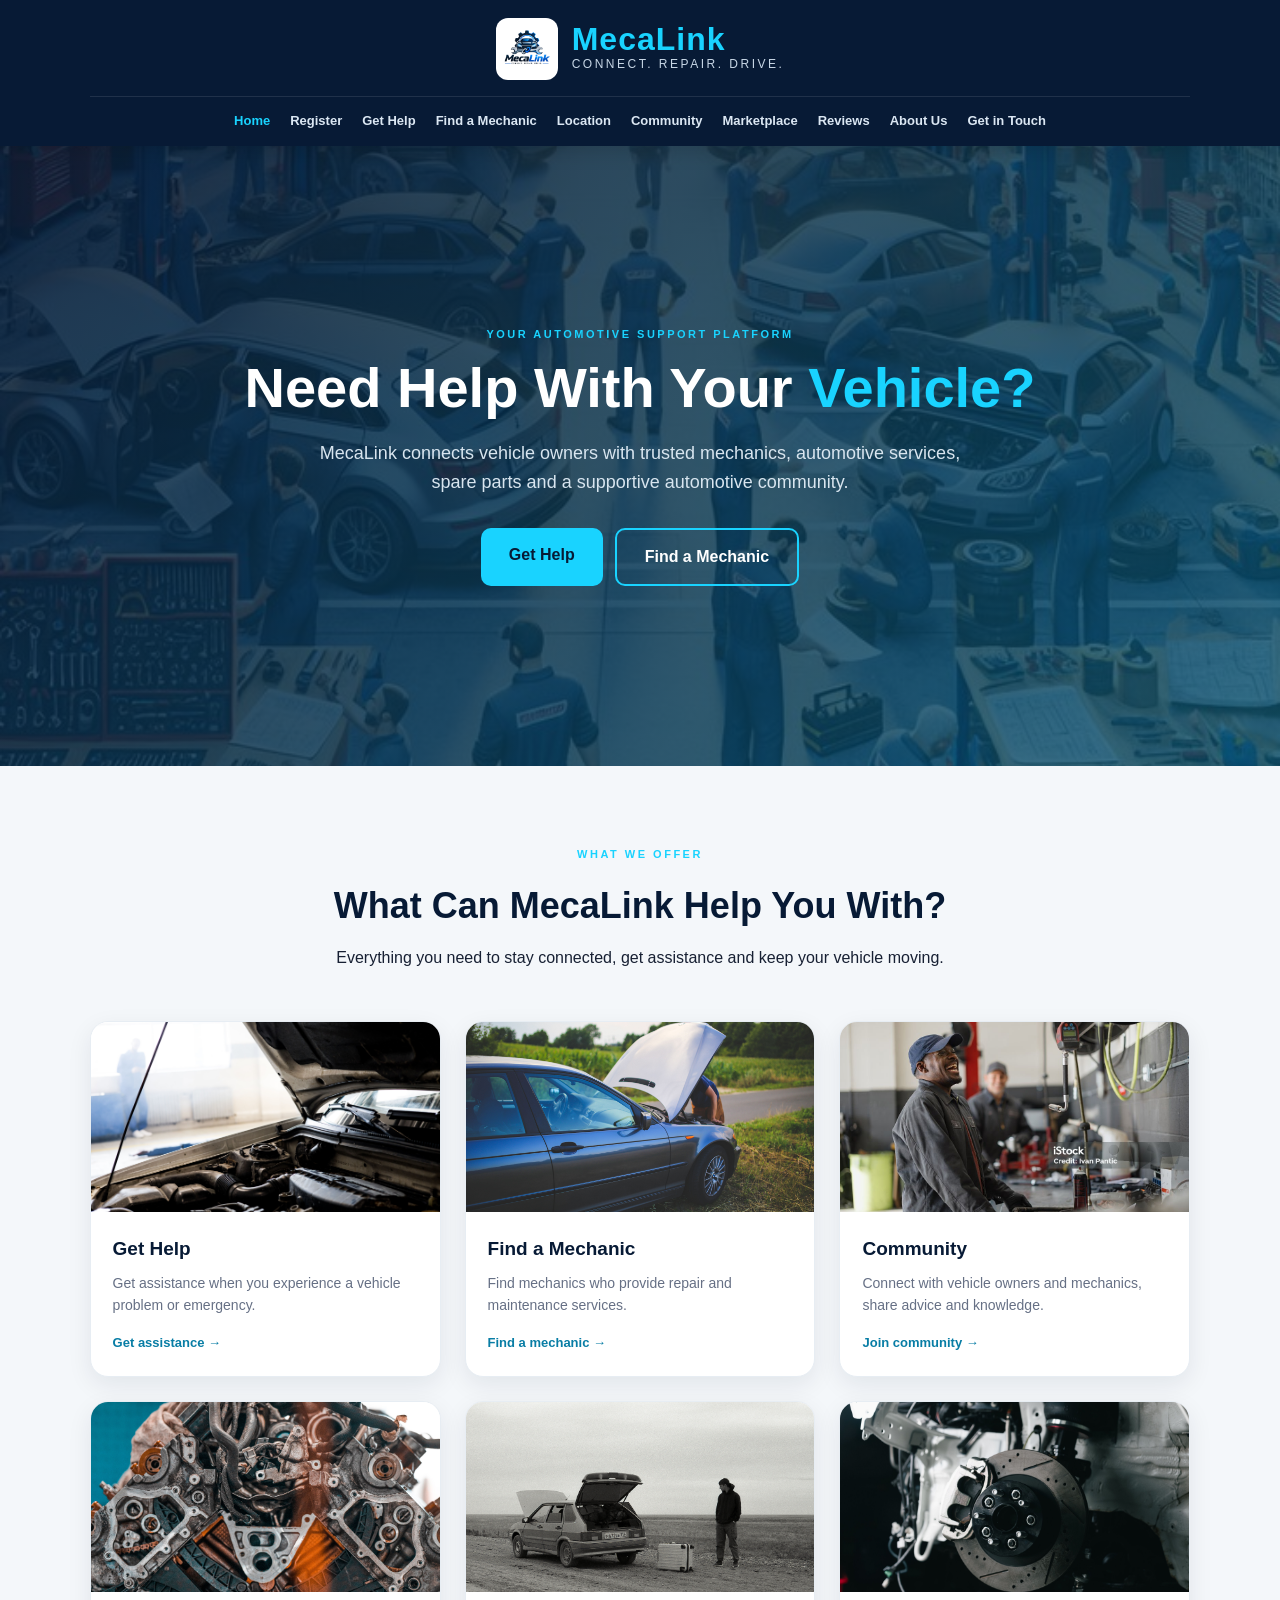
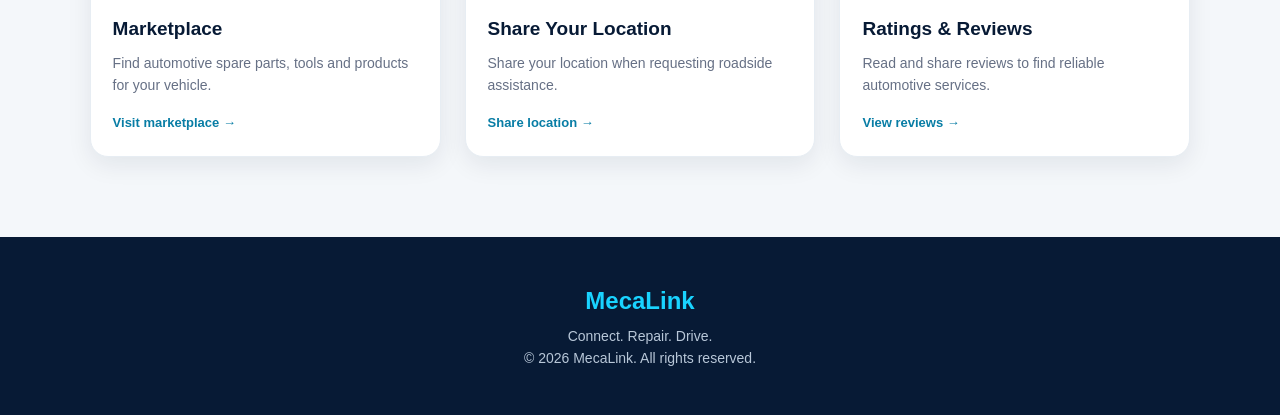
==== commit 7c51b6b0: "Complete Part 3 functionality and SEO improvements" ====
--- a/index.html
+++ b/index.html
@@ -1,16 +1,32 @@
+
 <!DOCTYPE html>
 <html lang="en">
+
 <head>
     <meta charset="UTF-8">
     <meta name="viewport" content="width=device-width, initial-scale=1.0">
-    <title>MecaLink - Connect. Repair. Drive.</title>
+
+    <meta name="description" content="MecaLink connects vehicle owners with mechanics, automotive assistance, spare parts and repair solutions. Connect. Repair. Drive.">
+
+    <meta name="keywords" content="MecaLink, mechanics, vehicle assistance, car repairs, automotive spare parts, car maintenance">
+
+    <meta name="author" content="MecaLink">
+
+    <title>MecaLink | Find Mechanics, Car Parts and Vehicle Assistance</title>
+
     <link rel="stylesheet" href="css/style.css">
+    <script src="JS/script.js" defer></script>
 </head>
+
 <body>
 
     <header class="site-header">
+
         <div class="brand">
-            <img src="images/mecalink-logo.png" alt="MecaLink Logo - Connect Repair Drive" class="logo-img">
+            <img src="images/mecalink-logo.png"
+                 alt="MecaLink Logo - Connect Repair Drive"
+                 class="logo-img">
+
             <div>
                 <h1>MecaLink</h1>
                 <p>Connect. Repair. Drive.</p>
@@ -29,41 +45,74 @@
             <a href="pages/about.html">About Us</a>
             <a href="pages/contact.html">Get in Touch</a>
         </nav>
+
     </header>
 
     <main>
 
-        <!-- HERO WITH YOUR VIDEO home.mp4 -->
         <section class="hero">
-            <video autoplay muted loop playsinline class="hero-video" poster="images/community-bg.jpg">
+
+            <video autoplay muted loop playsinline
+                   class="hero-video"
+                   poster="images/community-bg.jpg">
+
                 <source src="images/home.mp4" type="video/mp4">
+
                 Your browser does not support video.
+
             </video>
+
             <div class="hero-overlay"></div>
 
             <div class="hero-content">
+
                 <p class="hero-label">YOUR AUTOMOTIVE SUPPORT PLATFORM</p>
+
                 <h2>Need Help With Your <span>Vehicle?</span></h2>
-                <p>MecaLink connects vehicle owners with trusted mechanics, automotive services, spare parts and a supportive automotive community.</p>
+
+                <p>
+                    MecaLink connects vehicle owners with trusted mechanics,
+                    automotive services, spare parts and a supportive
+                    automotive community.
+                </p>
+
                 <div class="hero-buttons">
-                    <a href="pages/help.html" class="btn btn-primary">Get Help</a>
-                    <a href="pages/mechanics.html" class="btn btn-secondary">Find a Mechanic</a>
+                    <a href="pages/help.html" class="btn btn-primary">
+                        Get Help
+                    </a>
+
+                    <a href="pages/mechanics.html" class="btn btn-secondary">
+                        Find a Mechanic
+                    </a>
                 </div>
-            </div>
+
+            </div>
+
         </section>
 
-        <!-- SERVICES WITH YOUR IMAGES -->
         <section class="services-section">
+
             <div class="section-title">
+
                 <p class="section-label">WHAT WE OFFER</p>
+
                 <h2>What Can MecaLink Help You With?</h2>
-                <p>Everything you need to stay connected, get assistance and keep your vehicle moving.</p>
+
+                <p>
+                    Everything you need to stay connected, get assistance
+                    and keep your vehicle moving.
+                </p>
+
             </div>
 
             <div class="services">
 
                 <article class="card">
-                    <img src="images/gethelp.jpg" alt="Emergency roadside help service" class="card-img" loading="lazy">
+                    <img src="images/gethelp.jpg"
+                         alt="Emergency roadside help service"
+                         class="card-img"
+                         loading="lazy">
+
                     <div class="card-body">
                         <h3>Get Help</h3>
                         <p>Get assistance when you experience a vehicle problem or emergency.</p>
@@ -72,16 +121,24 @@
                 </article>
 
                 <article class="card">
-                    <img src="images/findamechanic.jpg" alt="Mechanic repairing a car" class="card-img" loading="lazy">
+                    <img src="images/findamechanic.jpg"
+                         alt="Mechanic repairing a car"
+                         class="card-img"
+                         loading="lazy">
+
                     <div class="card-body">
                         <h3>Find a Mechanic</h3>
-                        <p>Find verified mechanics who provide repair and maintenance services.</p>
+                        <p>Find mechanics who provide repair and maintenance services.</p>
                         <a href="pages/mechanics.html" class="card-link">Find a mechanic →</a>
                     </div>
                 </article>
 
                 <article class="card">
-                    <img src="images/community.jpg" alt="Automotive community support" class="card-img" loading="lazy">
+                    <img src="images/community.jpg"
+                         alt="Automotive community support"
+                         class="card-img"
+                         loading="lazy">
+
                     <div class="card-body">
                         <h3>Community</h3>
                         <p>Connect with vehicle owners and mechanics, share advice and knowledge.</p>
@@ -90,7 +147,11 @@
                 </article>
 
                 <article class="card">
-                    <img src="images/market.jpg" alt="Automotive spare parts engine" class="card-img" loading="lazy">
+                    <img src="images/market.jpg"
+                         alt="Automotive spare parts and engine components"
+                         class="card-img"
+                         loading="lazy">
+
                     <div class="card-body">
                         <h3>Marketplace</h3>
                         <p>Find automotive spare parts, tools and products for your vehicle.</p>
@@ -99,7 +160,11 @@
                 </article>
 
                 <article class="card">
-                    <img src="images/findamechanic2.jpg" alt="Car broken down on road needing help" class="card-img" loading="lazy">
+                    <img src="images/findamechanic2.jpg"
+                         alt="Car broken down on road needing help"
+                         class="card-img"
+                         loading="lazy">
+
                     <div class="card-body">
                         <h3>Share Your Location</h3>
                         <p>Share your location when requesting roadside assistance.</p>
@@ -108,26 +173,34 @@
                 </article>
 
                 <article class="card">
-                    <img src="images/gethelp2.jpg" alt="Car engine repair service" class="card-img" loading="lazy">
-                    <div class="card-body">
-                        <h3>Ratings & Reviews</h3>
+                    <img src="images/gethelp2.jpg"
+                         alt="Car engine repair service"
+                         class="card-img"
+                         loading="lazy">
+
+                    <div class="card-body">
+                        <h3>Ratings &amp; Reviews</h3>
                         <p>Read and share reviews to find reliable automotive services.</p>
                         <a href="pages/ratings.html" class="card-link">View reviews →</a>
                     </div>
                 </article>
 
             </div>
+
         </section>
 
     </main>
 
     <footer>
+
         <div class="footer-brand">
             <h2>MecaLink</h2>
             <p>Connect. Repair. Drive.</p>
         </div>
+
         <p>&copy; 2026 MecaLink. All rights reserved.</p>
+
     </footer>
 
 </body>
-</html>+</html>
--- a/css/style.css
+++ b/css/style.css
@@ -119,4 +119,57 @@
 }
 @media screen and (max-width: 480px) {
   html { font-size: 14px; }
+}
+.marketplace-search {
+    display: flex;
+    max-width: 750px;
+    margin: 30px auto;
+    padding: 10px;
+    background: #f4f7fa;
+    border: 1px solid #d8e0e8;
+    border-radius: 12px;
+}
+
+.marketplace-search input {
+    flex: 1;
+    min-width: 0;
+    padding: 12px;
+    border: none;
+    outline: none;
+    background: transparent;
+}
+
+.marketplace-search button {
+    padding: 12px 22px;
+    background: #19d3ff;
+    color: #071a35;
+    border: none;
+    border-radius: 8px;
+    font-weight: bold;
+    cursor: pointer;
+}
+.marketplace-filters {
+    display: flex;
+    justify-content: center;
+    flex-wrap: wrap;
+    gap: 12px;
+    margin: 30px 0 45px;
+}
+
+.filter-button {
+    padding: 12px 24px;
+    border: 1px solid #dce3ec;
+    border-radius: 25px;
+    background: #ffffff;
+    color: #102b4e;
+    font-weight: 600;
+    cursor: pointer;
+    transition: 0.3s;
+}
+
+.filter-button:hover,
+.filter-button.active {
+    background: #102b4e;
+    color: #ffffff;
+    border-color: #102b4e;
 }
